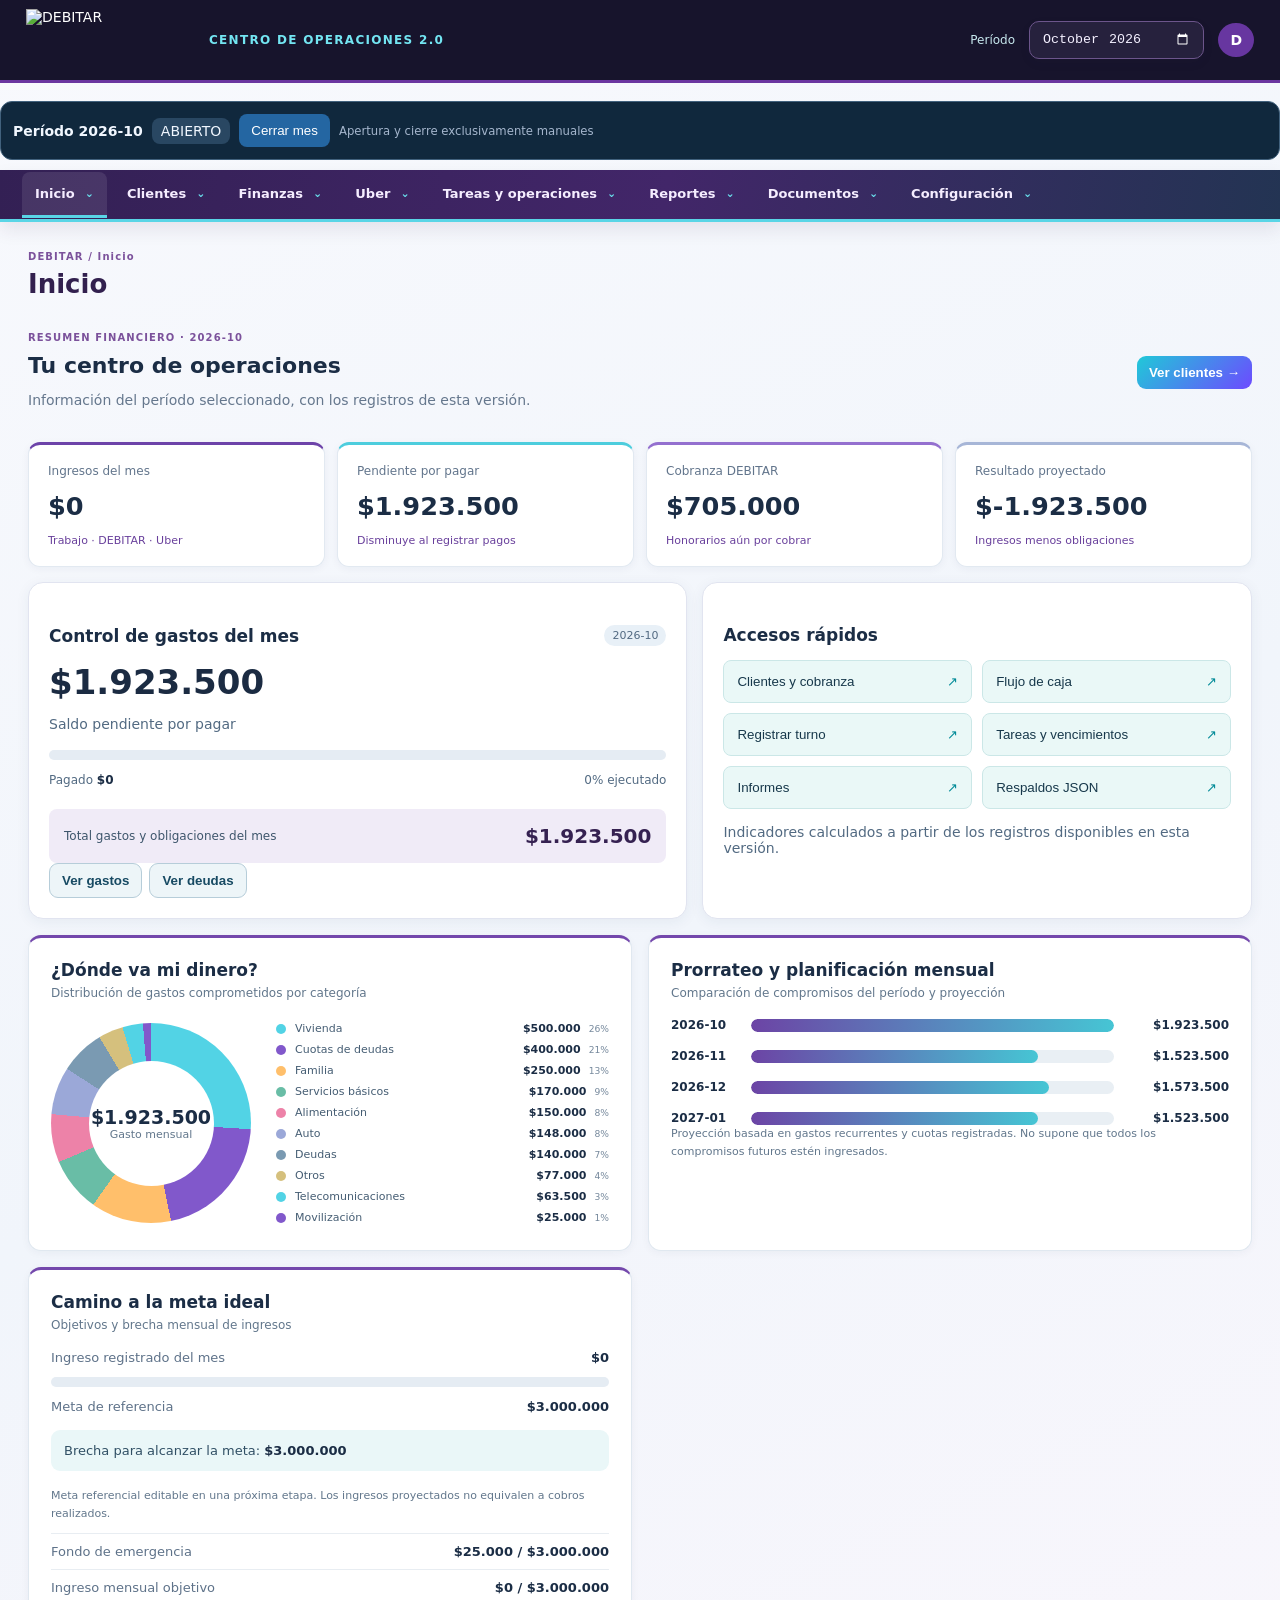
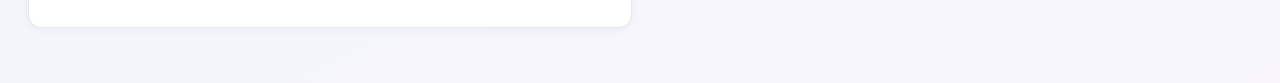
==== v2/index.html @ 2ed501a1 "Publish DEBITAR 2.0.8 hover effects" ====
<!doctype html><html lang="es"><head><meta charset="utf-8"><meta name="viewport" content="width=device-width,initial-scale=1"><meta name="theme-color" content="#101c30"><title>DEBITAR · Centro de Operaciones 2.0</title><link rel="manifest" href="manifest.webmanifest"><link rel="stylesheet" href="styles.css?v=2008"><link rel="stylesheet" href="v2-ui.css?v=2008"></head><body><div id="app"></div><div id="toast"></div><script src="app.js?v=2008"></script><script src="v2-ui.js?v=2008"></script></body></html>
---- v2/styles.css ----
:root{--bg:#06101d;--panel:#0b1728;--panel2:#101f33;--line:#22364e;--txt:#edf7ff;--muted:#8ea4ba;--cyan:#42cfdf;--blue:#718bc8;--purple:#6c3199;--green:#43d18b;--amber:#ffcc66;--red:#ff718a}*{box-sizing:border-box}body{margin:0;background:radial-gradient(circle at 80% 0,#14234a 0,#06101d 38%);color:var(--txt);font:14px Inter,system-ui,Segoe UI,sans-serif}.shell{display:grid;grid-template-columns:240px 1fr;min-height:100vh}.side{padding:22px 16px;border-right:1px solid var(--line);background:#07111fe8;position:sticky;top:0;height:100vh}.logo{width:180px;max-height:70px;object-fit:contain}.nav{margin-top:24px;display:grid;gap:6px}.nav button{background:none;border:0;color:var(--muted);text-align:left;padding:11px 13px;border-radius:10px;cursor:pointer;font-weight:650}.nav button:hover,.nav button.on{background:linear-gradient(90deg,#163247,#251c4b);color:white}.main{padding:22px 28px 50px;min-width:0}.top{display:flex;align-items:center;justify-content:space-between;gap:12px;margin-bottom:18px}.month{background:var(--panel);color:white;border:1px solid var(--line);padding:9px 12px;border-radius:10px}.title h1{font-size:25px;margin:0}.title p{margin:5px 0 0;color:var(--muted)}.grid{display:grid;gap:14px}.kpis{grid-template-columns:repeat(4,minmax(0,1fr))}.card{background:linear-gradient(145deg,#0d1b2d,#0a1524);border:1px solid var(--line);border-radius:15px;padding:16px;box-shadow:0 12px 32px #0003}.kpi small{color:var(--muted)}.kpi b{display:block;font-size:24px;margin-top:8px}.kpi em{font-style:normal;font-size:12px;color:var(--muted)}.two{grid-template-columns:1.2fr .8fr}.three{grid-template-columns:repeat(3,1fr)}.section{display:flex;justify-content:space-between;align-items:center;gap:12px;margin:22px 0 10px}.section h2{margin:0;font-size:17px}.btn{border:0;border-radius:9px;padding:9px 12px;background:linear-gradient(90deg,var(--cyan),var(--purple));color:white;font-weight:750;cursor:pointer}.btn.ghost{background:#13243a;border:1px solid var(--line);color:#d9e8f5}.btn.warn{background:#49331b}.btn.red{background:#4a1d2b}.btn.sm{padding:6px 9px;font-size:12px}table{width:100%;border-collapse:collapse}th,td{padding:10px 8px;border-bottom:1px solid #1b2d43;text-align:left;vertical-align:middle}th{font-size:11px;text-transform:uppercase;color:#7892aa}td.num{text-align:right;font-variant-numeric:tabular-nums}.pill{display:inline-block;padding:4px 8px;border-radius:99px;background:#152940;color:#b9d3e8;font-size:11px}.pill.ok{background:#12352b;color:#7ee6b4}.pill.bad{background:#3c1c29;color:#ff9bad}.pill.wait{background:#3c3118;color:#ffdc82}.bar{height:8px;background:#15263b;border-radius:99px;overflow:hidden}.bar i{display:block;height:100%;background:linear-gradient(90deg,var(--cyan),var(--purple))}.actions{display:flex;gap:7px;flex-wrap:wrap}.form-grid{display:grid;grid-template-columns:repeat(2,1fr);gap:12px}.form-grid.three{grid-template-columns:repeat(3,1fr)}.field label{display:block;color:var(--muted);font-size:12px;margin-bottom:5px}.field input,.field select,.field textarea{width:100%;background:#081422;border:1px solid var(--line);color:white;border-radius:8px;padding:9px}.modal-bg{position:fixed;inset:0;background:#000b;display:grid;place-items:center;z-index:20;padding:20px}.modal{width:min(900px,96vw);max-height:92vh;overflow:auto;background:#0c192a;border:1px solid #2c4561;border-radius:16px;padding:20px}.modal-head{display:flex;justify-content:space-between;align-items:center;margin-bottom:15px}.modal h2{margin:0}.close{background:none;border:0;color:white;font-size:24px;cursor:pointer}.notice{padding:10px 12px;border:1px solid #28506a;background:#0c2637;border-radius:10px;color:#b8dbea;margin-top:12px}.split{display:flex;justify-content:space-between;gap:12px;align-items:center}.big{font-size:28px;font-weight:800}.muted{color:var(--muted)}.positive{color:var(--green)}.negative{color:var(--red)}.chartrow{display:grid;grid-template-columns:110px 1fr 80px;gap:8px;align-items:center;margin:9px 0}.empty{padding:24px;text-align:center;color:var(--muted)}#toast{position:fixed;right:18px;bottom:18px;background:#163047;border:1px solid #35627f;padding:10px 14px;border-radius:9px;opacity:0;transform:translateY(10px);transition:.2s;z-index:40}#toast.show{opacity:1;transform:none}@media(max-width:950px){.shell{grid-template-columns:1fr}.side{height:auto;position:static;border-right:0;border-bottom:1px solid var(--line)}.logo{width:150px}.nav{display:flex;overflow:auto}.nav button{white-space:nowrap}.main{padding:16px}.kpis,.two,.three{grid-template-columns:1fr 1fr}}@media(max-width:620px){.kpis,.two,.three,.form-grid,.form-grid.three{grid-template-columns:1fr}.top{align-items:flex-start;flex-direction:column}.main{padding:12px}.card{padding:12px}table{font-size:12px}.hide-mobile{display:none}.big{font-size:22px}}
.hero{display:flex;justify-content:space-between;gap:24px;align-items:center;padding:24px;border:1px solid #203a57;border-radius:18px;background:radial-gradient(circle at 85% 15%,rgba(108,49,153,.28),transparent 34%),linear-gradient(135deg,#0c1d31,#091522);margin-bottom:14px}.hero h2{font-size:28px;margin:6px 0}.hero p{color:#93a9bf;margin:0}.eyebrow{font-size:11px;letter-spacing:1.5px;color:#55d7e6}.hero-number{text-align:right;min-width:220px}.hero-number small,.hero-number span{display:block;color:#8fa5bb}.hero-number b{font-size:30px;display:block;margin:4px 0}.dash5{grid-template-columns:repeat(5,minmax(0,1fr))}.productivity{display:flex;align-items:center;justify-content:space-between;padding:13px 0;border-bottom:1px solid #1b2d43}.productivity:last-child{border:0}.productivity small{display:block;color:#8096ac;margin-top:4px}.productivity strong{font-size:17px}.line{padding:11px 0;border-bottom:1px solid #1b2d43}.line:last-child{border:0}.linkbtn{background:none;border:0;color:#59d4e2;cursor:pointer}.goalmini{margin:13px 0}.goalmini small{color:#8298ae;display:block;margin-top:5px}.block{display:block;margin-top:5px}.tablewrap{overflow:auto}.shift-live{margin-top:14px;padding:18px;border:1px solid #2f6681;border-radius:16px;background:linear-gradient(135deg,rgba(34,207,220,.08),rgba(108,49,153,.08))}.live-dot{display:inline-block;width:9px;height:9px;border-radius:50%;background:#55d7e6;box-shadow:0 0 12px #55d7e6}.shift-live small{color:#8ca3b8;margin-left:8px}.shift-stats{display:grid;grid-template-columns:repeat(4,1fr);gap:10px;margin:14px 0}.shift-stats span{padding:10px;background:#091522;border-radius:10px;color:#91a7bc}.shift-stats b{display:block;color:#eef7ff;font-size:17px;margin-top:3px}.startshift{text-align:center;margin-top:14px;padding:26px}.btn.danger{background:#7c3041}.wallet{min-height:130px}@media(max-width:1200px){.dash5{grid-template-columns:repeat(2,1fr)}.shift-stats{grid-template-columns:repeat(2,1fr)}}@media(max-width:700px){.hero{display:block}.hero-number{text-align:left;margin-top:18px}.dash5{grid-template-columns:1fr}.shift-stats{grid-template-columns:1fr}}
/* v0.5 mobile-first refinements */
@media(max-width:700px){body{font-size:16px}.side{padding:10px 8px;position:sticky;top:0;z-index:10}.side .logo{width:118px;max-height:42px}.nav{margin-top:8px;gap:4px}.nav button{padding:10px 12px;font-size:14px}.main{padding:10px 10px 90px}.title h1{font-size:24px}.title p{display:none}.month{width:100%;font-size:16px}.card{border-radius:14px;padding:14px}.kpi b{font-size:25px}.btn{min-height:46px;padding:11px 14px;font-size:15px}.btn.sm{min-height:38px;font-size:13px}.form-grid,.form-grid.three{gap:14px}.field input,.field select,.field textarea{font-size:16px;min-height:46px}.modal-bg{padding:8px;align-items:end}.modal{width:100%;max-height:94vh;border-radius:20px 20px 0 0;padding:16px}.shift-live{padding:14px}.shift-stats{grid-template-columns:1fr 1fr}.shift-stats span{font-size:13px}.shift-stats b{font-size:20px}.shift-live .actions{display:grid;grid-template-columns:1fr 1fr}.shift-live .actions .danger{grid-column:1/-1}.startshift{padding:22px 14px}.startshift .btn{width:100%;font-size:18px;min-height:58px}.tablewrap, .card:has(table){overflow-x:auto;-webkit-overflow-scrolling:touch}table{min-width:680px;font-size:13px}#toast{left:10px;right:10px;bottom:12px}.hero{padding:18px}.hero h2{font-size:23px}.hero-number b{font-size:27px}.dash5{grid-template-columns:1fr 1fr}.dash5 .kpi:last-child{grid-column:1/-1}}
@media(max-width:430px){.dash5{grid-template-columns:1fr}.dash5 .kpi:last-child{grid-column:auto}.shift-stats{grid-template-columns:1fr 1fr}.nav{scrollbar-width:none}.nav::-webkit-scrollbar{display:none}}
/* v0.6 visual layer */
:root{--bg:#f7f8fb;--panel:#fff;--text:#152033;--muted:#667085;--line:#e5e7eb;--cyan:#20c9d8;--purple:#6d4aff}
body{background:var(--bg);color:var(--text)}.side{background:#fff;border-right:1px solid var(--line)}.main{background:#fff}.card,.modal,.shift-live,.startshift{background:#fff!important;color:var(--text)!important;border:1px solid var(--line)!important;box-shadow:0 10px 30px rgba(20,32,51,.06)}
.top{background:#fff;border-bottom:1px solid var(--line)}.title h1,h1,h2,h3,.big,.kpi b{color:var(--text)}.muted,.title p,small{color:var(--muted)}table{color:var(--text)}th{color:#475467;background:#f8fafc}td{border-color:#eef0f4}.nav button{color:#475467}.nav button.on,.nav button:hover{background:linear-gradient(135deg,rgba(32,201,216,.13),rgba(109,74,255,.13));color:#4f46e5}.btn{background:linear-gradient(135deg,#20c9d8,#6d4aff)}.btn.ghost{background:#fff;color:#4f46e5;border:1px solid #d8d9e8}.pill{background:#f3f4f6;color:#475467}.row-paid{opacity:.62}.row-postponed{opacity:.72;background:#fff8e6}.line{padding:12px 0;border-bottom:1px solid var(--line)}
@media(max-width:760px){.side{position:fixed;bottom:0;left:0;right:0;top:auto;width:100%;height:72px;z-index:30;display:flex;overflow-x:auto}.side .logo{display:none}.nav{display:flex;gap:4px;padding:8px}.nav button{min-width:74px;font-size:11px}.main{margin-left:0;padding-bottom:84px}.grid.kpis,.grid.three,.grid.two{grid-template-columns:1fr}.top{position:sticky;top:0;z-index:20}.tablewrap{overflow:auto}.actions{flex-wrap:wrap}.btn{min-height:44px}}

/* v0.6.1 VISUAL SAFE — no altera almacenamiento ni lógica */
:root{--bg:#f4f7fb;--panel:#fff;--panel2:#f7f9fc;--line:#dce4ed;--txt:#172033;--muted:#6d7b8d;--cyan:#24bfd0;--blue:#7088c8;--purple:#5636a8;--green:#218b62;--amber:#b97918;--red:#c43d5b}
body{background:linear-gradient(135deg,#f8fbfd 0,#f3f6fb 55%,#f7f4fb 100%);color:var(--txt)}
.shell-v061{grid-template-columns:92px minmax(0,1fr) 92px}.side{background:rgba(255,255,255,.96);border-color:var(--line);box-shadow:0 0 30px rgba(40,55,80,.06);padding:18px 10px;z-index:8}.side-left{border-right:1px solid var(--line)}.side-right{border-left:1px solid var(--line);border-right:0;position:sticky;top:0;height:100vh}.logo{width:70px;max-height:52px;display:block;margin:auto}.right-brand{font-size:10px;font-weight:900;letter-spacing:1.4px;text-align:center;color:#7355a5;margin:14px 0 22px}.docknav{display:flex;flex-direction:column;gap:9px;align-items:center;margin-top:22px;overflow:visible}.dockbtn{width:56px!important;height:56px;display:flex!important;align-items:center;justify-content:center!important;position:relative;padding:0!important;border:1px solid transparent!important;border-radius:16px!important;background:#f4f7fb!important;color:#637186!important;transition:transform .16s ease,box-shadow .16s ease,background .16s ease!important;text-align:center!important}.dockbtn:hover{transform:scale(1.14);z-index:3;background:#fff!important;box-shadow:0 10px 28px rgba(65,69,110,.16);color:#503292!important}.dockbtn.on{background:linear-gradient(145deg,#e9fbfd,#f0eafa)!important;color:#503292!important;border-color:#d9d9ef!important;box-shadow:0 8px 22px rgba(75,60,135,.12)}.dockicon{font-size:21px;font-weight:850}.docklabel{position:absolute;white-space:nowrap;opacity:0;pointer-events:none;background:#172033;color:#fff;border-radius:8px;padding:6px 9px;font-size:11px;font-weight:750;transition:.14s}.side-left .docklabel{left:66px}.side-right .docklabel{right:66px}.dockbtn:hover .docklabel{opacity:1}
.main{padding:24px 30px 60px}.title h1{color:#172033}.title p{color:var(--muted)}.month{background:#fff;color:#172033;border:1px solid var(--line);box-shadow:0 4px 12px rgba(30,45,70,.05)}.card{background:#fff;border:1px solid var(--line);box-shadow:0 8px 28px rgba(31,45,70,.06);color:var(--txt)}.kpi{min-height:118px}.kpi small,.kpi em,.muted{color:var(--muted)}.kpi b{color:#172033}.pill{background:#eef3f8;color:#5c6b7d}.pill.ok{background:#e5f6ef;color:#207b59}.pill.bad{background:#fae9ee;color:#aa3450}.pill.wait{background:#fff2d9;color:#9a681b}.btn.ghost{background:#f4f7fb;border:1px solid var(--line);color:#344158}.btn.warn{background:#fff0da;color:#8a5b12}.btn.red,.btn.danger{background:#f8e6eb;color:#a8334d}.linkbtn{color:#5636a8}.bar{background:#edf1f5}.field input,.field select,.field textarea{background:#fff;color:#172033;border-color:var(--line)}.modal-bg{background:#18203399}.modal{background:#fff;border-color:var(--line);color:#172033}.close{color:#172033}.notice{background:#eef9fb;border-color:#c6e9ed;color:#315b65}th,td{border-color:#e8edf3}th{color:#758396}.chartrow{color:#354156}.productivity,.line{border-color:#e8edf3}.shift-live{background:linear-gradient(135deg,#eefbfd,#f6f0fb);border-color:#cfe7ea}.shift-stats span{background:#f4f7fb;color:#6c7a8b}.shift-stats b{color:#172033}.hero{background:radial-gradient(circle at 85% 15%,rgba(86,54,168,.10),transparent 34%),linear-gradient(135deg,#fff,#f6f9fc);border-color:var(--line)}.hero p{color:var(--muted)}
.dash-head{display:flex;justify-content:space-between;align-items:center;gap:20px;padding:22px 24px;margin-bottom:14px;border-radius:20px;background:linear-gradient(125deg,#142238,#23304e 55%,#4f347f);color:#fff;box-shadow:0 14px 35px rgba(35,43,77,.16)}.dash-head h2{font-size:27px;margin:5px 0}.dash-head p{margin:0;color:#cbd5e3}.dash-head .eyebrow{color:#76e0e9}.dash-result{text-align:right;min-width:210px}.dash-result small,.dash-result span{display:block;color:#cbd5e3}.dash-result b{display:block;font-size:28px;margin:4px 0}.dash-result.good b{color:#76e5b6}.dash-result.bad b{color:#ff9db1}.dash8{grid-template-columns:repeat(4,minmax(0,1fr));margin-bottom:14px}.dash-lower{grid-template-columns:minmax(0,1.45fr) minmax(300px,.55fr);margin-top:14px}.spend-wrap{display:grid;grid-template-columns:230px 1fr;gap:24px;align-items:center}.donut{width:210px;height:210px;border-radius:50%;display:grid;place-items:center;position:relative;margin:auto}.donut:after{content:"";position:absolute;width:132px;height:132px;background:#fff;border-radius:50%;box-shadow:inset 0 0 0 1px #eef2f6}.donut>div{position:relative;z-index:1;text-align:center}.donut b{display:block;font-size:20px}.donut small{color:var(--muted)}.catline{display:grid;grid-template-columns:10px 1fr auto 42px;gap:8px;align-items:center;padding:8px 0;border-bottom:1px solid #edf1f5}.catline i{width:9px;height:9px;border-radius:50%}.catline small{text-align:right;color:var(--muted)}.progress-big{height:12px;background:#edf1f5;border-radius:99px;overflow:hidden;margin:8px 0 18px}.progress-big i{display:block;height:100%;background:linear-gradient(90deg,var(--cyan),var(--purple))}.decision-row{display:flex;justify-content:space-between;gap:10px;padding:11px 0;border-bottom:1px solid #edf1f5}.wide{width:100%;margin-top:18px}.dash-bottom{margin-top:14px}#toast{background:#172b3d;border-color:#38566e;color:#fff}
@media(max-width:1100px){.dash8{grid-template-columns:repeat(2,1fr)}.dash-lower{grid-template-columns:1fr}.spend-wrap{grid-template-columns:200px 1fr}.donut{width:180px;height:180px}.donut:after{width:112px;height:112px}}
@media(max-width:760px){.shell-v061{display:block}.side-left{position:sticky;top:0;height:auto;border-right:0;border-bottom:1px solid var(--line);padding:8px 10px}.side-left .logo{width:105px;margin:0}.side-left .docknav{display:flex;flex-direction:row;overflow-x:auto;justify-content:flex-start;margin:6px 0 0;gap:6px}.side-left .dockbtn{min-width:46px!important;width:46px!important;height:42px}.side-left .docklabel{display:none}.side-right{position:fixed;left:0;right:0;bottom:0;top:auto;width:100%;height:68px;border:0;border-top:1px solid var(--line);padding:7px 8px;background:#fff;z-index:30}.side-right .right-brand{display:none}.side-right .docknav{margin:0;display:flex;flex-direction:row;justify-content:space-around;gap:4px}.side-right .dockbtn{width:43px!important;height:48px}.side-right .docklabel{display:none}.main{padding:12px 12px 88px}.dash-head{display:block;padding:18px}.dash-result{text-align:left;margin-top:16px}.dash8{grid-template-columns:1fr 1fr}.spend-wrap{grid-template-columns:1fr}.donut{width:170px;height:170px}.donut:after{width:106px;height:106px}.kpi{min-height:105px}}
@media(max-width:430px){.dash8{grid-template-columns:1fr}.catline{grid-template-columns:10px 1fr auto}.catline small{display:none}}
/* v0.7 FINAL */
.compact-right{padding-top:18px}.compact-right .docknav{margin-top:0}.task-badge{position:absolute;right:-5px;top:-6px;min-width:20px;height:20px;padding:0 5px;border-radius:20px;background:#d92d4f;color:#fff;font-size:11px;font-weight:900;display:grid;place-items:center;box-shadow:0 3px 10px #d92d4f55}.task-overdue{background:#fff5f7}.badtext{color:#b42346!important;font-weight:800}.instant-pay{display:flex;gap:8px;align-items:flex-start;margin:16px 0;padding:14px;border:1px solid #cfe5e8;background:#f1fbfc;border-radius:14px}.instant-pay input{margin-top:4px}.instant-pay small{display:block;margin-left:auto}.hidden{display:none!important}.project-grid{display:grid;grid-template-columns:repeat(2,minmax(0,1fr));gap:14px}.project-card{border:1px solid var(--line);background:#fff;border-radius:18px;padding:18px;text-align:left;color:var(--txt);box-shadow:0 8px 28px rgba(31,45,70,.06);cursor:pointer}.project-card:hover{transform:translateY(-2px);box-shadow:0 12px 34px rgba(31,45,70,.10)}.project-card h3{font-size:20px;margin:12px 0 6px}.project-card p{min-height:38px;color:var(--muted)}.project-metrics{display:grid;grid-template-columns:repeat(3,1fr);gap:8px;margin:14px 0}.project-metrics span{background:#f6f8fb;border-radius:11px;padding:9px;font-size:11px;color:var(--muted)}.project-metrics b{display:block;color:var(--txt);font-size:14px;margin-top:3px}.project-edit-grid{display:grid;grid-template-columns:1fr 1fr;gap:12px;margin:14px 0}.project-edit-grid textarea{width:100%}.grid.four{grid-template-columns:repeat(4,minmax(0,1fr))}
@media(max-width:1000px){.project-grid{grid-template-columns:1fr}.grid.four{grid-template-columns:repeat(2,1fr)}}
@media(max-width:760px){.compact-right{padding:7px 8px}.project-edit-grid,.project-metrics{grid-template-columns:1fr}.grid.four{grid-template-columns:1fr 1fr}.instant-pay{display:block}.instant-pay small{margin:5px 0 0 24px}}
/* v0.8 DAILY OPERATING SYSTEM */
.logo-v08{width:82px;max-height:66px}.task-total-badge{position:absolute;left:-5px;top:-6px;min-width:20px;height:20px;padding:0 5px;border-radius:20px;background:#218b62;color:#fff;font-size:11px;font-weight:900;display:grid;place-items:center;box-shadow:0 3px 10px #218b6255}.warntext{color:#a56610!important;font-weight:800}.daily-center{margin-bottom:14px;border-top:3px solid #5636a8}.daily-alert{padding:10px 12px;margin:7px 0;background:#fff7e8;border:1px solid #f0d7a5;border-radius:10px;color:#6d4a12}.daily-ok{padding:10px 12px;background:#edf9f4;border:1px solid #ccebdd;border-radius:10px;color:#1f6f51}.daily-stats{margin-top:12px}.objective-hero{display:flex;justify-content:space-between;gap:24px;align-items:center;padding:24px;border-radius:20px;background:linear-gradient(125deg,#142238,#23304e 55%,#4f347f);color:#fff}.objective-hero h2{font-size:27px;margin:5px 0;color:#fff}.objective-hero p,.objective-hero small,.objective-hero span{color:#cbd5e3}.objective-hero>div:last-child{text-align:right;min-width:230px}.objective-hero b{display:block;font-size:30px;margin:4px 0}.daygrid{display:flex;flex-wrap:wrap;gap:8px;margin:8px 0 18px}.daycheck{padding:8px 10px;border:1px solid var(--line);border-radius:10px;background:#f7f9fc}.actions select.month{min-height:38px}@media(max-width:760px){.objective-hero{display:block}.objective-hero>div:last-child{text-align:left;margin-top:18px}.logo-v08{width:115px!important}}
/* v0.9 COMMERCIAL PIPELINE */
.pipeline-board{display:grid;grid-template-columns:repeat(7,minmax(170px,1fr));gap:10px;overflow-x:auto;padding:4px 0 14px;margin-top:14px}.pipe-col{background:#f6f8fb;border:1px solid var(--line);border-radius:14px;padding:10px;min-height:180px}.pipe-head{display:flex;justify-content:space-between;align-items:center;margin-bottom:9px;font-size:12px}.pipe-head span{background:#e7edf5;border-radius:99px;padding:3px 7px;font-weight:800}.pipe-card{width:100%;display:block;text-align:left;background:#fff;border:1px solid #e2e8f0;border-radius:11px;padding:10px;margin:7px 0;color:var(--txt);cursor:pointer;box-shadow:0 3px 10px rgba(31,45,70,.04)}.pipe-card:hover{border-color:#b9add8;transform:translateY(-1px)}.pipe-card b,.pipe-card small,.pipe-card span,.pipe-card em,.pipe-card i{display:block}.pipe-card small{color:var(--muted);margin:2px 0 7px}.pipe-card span{font-size:12px}.pipe-card em{font-style:normal;font-weight:800;margin-top:7px}.pipe-card i{font-style:normal;font-size:10px;color:var(--muted);margin-top:7px}.pipe-card i.due{color:#b42346;font-weight:800}.pipe-empty{font-size:11px;color:#98a2b3;padding:12px 3px}.brief-row{display:flex;align-items:center;justify-content:space-between;gap:12px;padding:9px 11px;margin:6px 0;border-radius:10px;border:1px solid #e3e8ef;background:#f8fafc}.brief-row.bad{background:#fff4f6;border-color:#f2c7d1}.brief-row.wait{background:#fff8eb;border-color:#f0d7a5}.brief-row.info{background:#eff8fb;border-color:#cce8ee}@media(max-width:760px){.pipeline-board{grid-template-columns:repeat(7,180px)}.brief-row{align-items:flex-start}.brief-row .btn{white-space:nowrap}}
/* v0.10 COMERCIAL */
.client-cubes{display:grid;grid-template-columns:repeat(4,minmax(0,1fr));gap:10px}.client-cube{border:1px solid var(--line);background:#fff;border-radius:14px;padding:12px;box-shadow:0 4px 14px rgba(31,45,70,.04)}.client-cube>div:first-child{display:flex;align-items:flex-start;justify-content:space-between;gap:8px}.client-cube b{font-size:13px;line-height:1.2}.client-cube small{display:block;color:var(--muted);margin:8px 0}.client-cube .actions{margin:0}.commercial-workbench{display:grid;grid-template-columns:minmax(0,.8fr) minmax(0,1.2fr);gap:14px;margin-top:18px}.commercial-workbench>div{border:1px solid var(--line);border-radius:16px;padding:14px;background:#fff}.agenda-slots{display:grid;grid-template-columns:repeat(3,1fr);gap:7px;max-height:210px;overflow:auto}.agenda-slots span{display:flex;justify-content:space-between;gap:8px;padding:8px 9px;border:1px solid #e3e8ef;border-radius:9px;background:#f8fafc;font-size:11px}.agenda-slots b{font-size:10px;color:var(--muted)}.campaign-grid{display:grid;grid-template-columns:repeat(2,minmax(0,1fr));gap:8px}.campaign-card{display:block;width:100%;text-align:left;border:1px solid #e3e8ef;background:#f8fafc;border-radius:11px;padding:10px;color:var(--txt);cursor:pointer}.campaign-card>div:first-child{display:flex;justify-content:space-between;gap:8px;align-items:center}.campaign-card small,.campaign-card em{display:block;color:var(--muted);font-style:normal;font-size:10px;margin-top:5px}.campaign-metrics{display:grid;grid-template-columns:repeat(4,1fr);gap:4px;margin-top:8px}.campaign-metrics span{font-size:9px;color:var(--muted);background:#fff;padding:5px;border-radius:7px}.campaign-metrics b{display:block;font-size:11px;color:var(--txt);margin-top:2px}
@media(max-width:1100px){.client-cubes{grid-template-columns:repeat(3,1fr)}.commercial-workbench{grid-template-columns:1fr}.campaign-grid{grid-template-columns:repeat(2,1fr)}}
@media(max-width:760px){.client-cubes{grid-template-columns:repeat(2,1fr)}.agenda-slots{grid-template-columns:repeat(2,1fr)}.campaign-grid{grid-template-columns:1fr}.campaign-metrics{grid-template-columns:repeat(2,1fr)}}
@media(max-width:430px){.client-cubes{grid-template-columns:1fr}.agenda-slots{grid-template-columns:1fr}}
/* v0.10.1 agenda interactiva */
.agenda-slots .agenda-slot{width:100%;display:grid;grid-template-columns:1fr auto;gap:2px 8px;align-items:center;text-align:left;padding:9px 10px;border:1px solid #dfe6ef;border-radius:10px;background:#f8fafc;color:var(--txt);cursor:pointer;font:inherit}.agenda-slots .agenda-slot b{font-size:10px;color:var(--muted)}.agenda-slots .agenda-slot span{font-weight:800;font-size:13px}.agenda-slots .agenda-slot small{grid-column:1/-1;font-size:9px;color:var(--muted)}.agenda-slots .agenda-slot.free:hover{transform:translateY(-1px);border-color:#6b73ff;box-shadow:0 5px 14px rgba(67,83,180,.12)}.agenda-slots .agenda-slot.busy{opacity:.62;cursor:not-allowed;background:#f2f4f7}.agenda-slots .agenda-slot.busy small{color:#9b4052}
/* v1.0 CLIENT OPS */
.ops-tabs{display:grid;gap:14px}.addon-grid{display:grid;grid-template-columns:repeat(3,1fr);gap:8px;margin:12px 0}.addon-check{border:1px solid var(--line);border-radius:11px;padding:10px;background:#f8fafc}.addon-check small{display:block;margin-left:22px}.checklist{display:grid;gap:7px}.checklist label{display:flex;gap:9px;align-items:flex-start;padding:9px;border-bottom:1px solid #edf1f5}.checklist input{margin-top:3px}.field .actions input{flex:1;min-width:220px;background:#fff;color:#172033;border:1px solid var(--line);border-radius:8px;padding:9px}.emergency-card{border-top:3px solid #5636a8}.pill.bad{background:#fae9ee;color:#aa3450}@media(max-width:760px){.addon-grid{grid-template-columns:1fr}.ops-tabs{grid-template-columns:1fr}}
/* v1.0.1 TIME DIRECTOR */
.time-director{border-top:3px solid #20c9d8}.time-focus{display:flex;justify-content:space-between;align-items:center;gap:20px;padding:14px 16px;background:linear-gradient(135deg,#eefbfd,#f6f0fb);border:1px solid #dce7ee;border-radius:14px;margin-bottom:12px}.time-focus h3{margin:4px 0}.time-focus p{margin:0;color:var(--muted)}.time-focus>div:last-child{text-align:right;min-width:130px}.time-focus>div:last-child b{display:block;font-size:24px}.time-grid{display:grid;grid-template-columns:repeat(4,1fr);gap:9px}.time-box{padding:11px;border:1px solid var(--line);border-radius:11px;background:#fafbfd}.time-box small,.time-box span{display:block;color:var(--muted)}.time-box b{display:block;font-size:20px;margin:4px 0}.time-box .bar{margin-top:8px}.time-week{margin-top:12px;padding-top:12px;border-top:1px solid var(--line)}@media(max-width:900px){.time-grid{grid-template-columns:repeat(2,1fr)}}@media(max-width:600px){.time-focus,.time-week{display:block}.time-focus>div:last-child{text-align:left;margin-top:10px}.time-grid{grid-template-columns:1fr}}


/* v1.0.4 · DEBITAR dark technology system */
:root{--bg:#080f1e!important;--panel:#121f34!important;--panel2:#1b2c43!important;--line:#30415a!important;--txt:#eff6ff!important;--muted:#a5b6cd!important;--cyan:#5ad9eb!important;--blue:#709fe4!important;--purple:#aa82ec!important;--green:#57d8aa!important;--amber:#f4c16c!important;--red:#ff7f94!important}
html{color-scheme:dark}body{background:radial-gradient(ellipse at 85% -10%,#1b2949 0,#0a1426 42%,#080f1e 100%) fixed!important;color:var(--txt)!important}
.shell-v104{display:grid!important;grid-template-columns:248px minmax(0,1fr)!important;min-height:100vh}
.shell-v104 .side-left{height:100vh;overflow:auto;position:sticky;top:0;padding:20px 14px;background:#0b1729!important;border-right:1px solid #2b3a52!important}
.shell-v104 .main{min-width:0;max-width:1700px;width:100%;padding:22px 26px 48px;background:transparent!important;color:var(--txt)!important}
.shell-v104 .top{background:#101e32!important;border:1px solid #293d56!important;border-radius:16px!important;padding:16px 20px!important;margin-bottom:18px!important;color:var(--txt)!important}
.shell-v104 .top h1{color:#f0f7ff!important}.shell-v104 .top p{color:#a7bdd4!important}
.brand-wrap{display:flex;align-items:center;justify-content:center;padding:10px 4px 18px;border-bottom:1px solid #30415a;margin-bottom:14px;min-height:120px}.shell-v104 .logo{width:215px!important;max-width:100%!important;max-height:125px!important;object-fit:contain!important;filter:drop-shadow(0 3px 16px rgba(85,204,237,.15))}
.side-heading{font-size:10px;letter-spacing:2px;color:#82a7cc;font-weight:800;text-align:center;margin-bottom:16px}.grouped-nav{display:grid;gap:8px}.nav-group{border:1px solid #263b54;border-radius:12px;overflow:hidden;background:#101f33}.group-trigger{width:100%;display:flex;justify-content:space-between;align-items:center;padding:13px 14px!important;background:transparent!important;color:#e8f4ff!important;border:0!important;font-size:13px!important;font-weight:800!important;text-align:left;cursor:pointer}.group-trigger.expanded{background:#20324c!important;color:#6ce0f2!important}.group-pages{display:none;padding:4px 8px 9px}.group-pages.open{display:grid;gap:3px}.group-pages .dockbtn{width:100%;display:flex;align-items:center;gap:12px;background:transparent!important;border:0!important;color:#adc1d9!important;padding:10px!important;border-radius:8px;text-align:left;cursor:pointer}.group-pages .dockbtn.on,.group-pages .dockbtn:hover{background:#233b56!important;color:#6fe0f1!important}.sidebar-footer{color:#7894b0;font-size:11px;margin:20px 10px}
.shell-v104 .card,.shell-v104 .kpi,.shell-v104 .daily-center,.shell-v104 .objective-hero,.shell-v104 .time-focus,.shell-v104 .time-box,.shell-v104 .campaign-card,.shell-v104 .client-cube,.shell-v104 .pipe-col,.shell-v104 .commercial-workbench,.shell-v104 .notice,.shell-v104 .brief-row,.shell-v104 .ops-tabs,.shell-v104 .addon-check,.shell-v104 .agenda-slot{background:#132238!important;color:#eaf4ff!important;border-color:#2e415c!important;box-shadow:0 6px 22px rgba(0,0,0,.10)!important}
.shell-v104 .card h2,.shell-v104 .card h3,.shell-v104 .card b,.shell-v104 .big,.shell-v104 .kpi b,.shell-v104 .time-box b,.shell-v104 .pipe-col b{color:#f1f7ff!important}
.shell-v104 small,.shell-v104 .muted,.shell-v104 .card p,.shell-v104 .card em{color:#a6b9d1!important}
.shell-v104 input,.shell-v104 select,.shell-v104 textarea,.shell-v104 .month{background:#0c1a2d!important;color:#edf5ff!important;border:1px solid #40536e!important;border-radius:9px!important}
.shell-v104 table{background:transparent!important;color:#dceafb!important}.shell-v104 th{background:#1c304a!important;color:#a7dce9!important}.shell-v104 td{background:transparent!important;color:#dceafb!important;border-color:#2b3e56!important}.shell-v104 tr:hover td{background:#1c314a!important}
.shell-v104 .btn.ghost{background:#1c314c!important;color:#a7eafa!important;border-color:#3b5473!important}.shell-v104 .btn:not(.ghost){background:linear-gradient(135deg,#2476ad,#6044a6)!important;color:white!important}
.shell-v104 .pill{background:#253955!important;color:#a7dbe9!important}.shell-v104 .pill.bad,.shell-v104 .brief-row.bad{background:#3b2032!important;color:#ff91a4!important}.shell-v104 .pill.wait,.shell-v104 .brief-row.wait{background:#3d3325!important;color:#f6cd79!important}.shell-v104 .pill.ok{background:#183c38!important;color:#7ae6bd!important}
.shell-v104 .bar{background:#293e57!important}.shell-v104 .bar i{background:linear-gradient(90deg,#4ecfe5,#9b7bf3)!important}
.modal-bg .modal{background:#14243a!important;color:#eef6ff!important;border:1px solid #405472!important}.modal-bg input,.modal-bg select,.modal-bg textarea{background:#0b192c!important;color:#fff!important;border:1px solid #425875!important}
.cash-banner{display:grid;grid-template-columns:1fr 1fr;gap:12px;margin:12px 0 16px}.cash-banner>div{background:linear-gradient(135deg,#132b43,#1c2445);border:1px solid #31516b;border-radius:15px;padding:18px}.cash-banner small,.cash-banner span{display:block;color:#b3c8db;font-size:11px}.cash-banner strong{display:block;font-size:26px;color:#f3fbff;margin:8px 0}.journal{margin-bottom:15px}.journal-row{display:flex;justify-content:space-between;gap:12px;align-items:center;border-left:4px solid #5ad9eb;padding:12px;margin:8px 0;background:#172d42;border-radius:7px}.journal-row.red{border-color:#f17891;background:#302337}.journal-row.amber{border-color:#f3bf63;background:#352e29}.journal-row b,.journal-row small{display:block}.journal-row small{color:#a9bbd0;font-size:11px;margin-top:4px}.continuity{padding:12px;background:#1b2d45;border-radius:10px;margin-top:14px}.continuity b,.continuity span{display:block}.continuity span{color:#afc5d9;margin-top:6px}.budget-panel{margin-top:16px}.budget-track{display:flex;height:12px;overflow:hidden;border-radius:12px;margin:14px 0}.budget-track i{display:block}.budget-cell{background:#1a2c43;border:1px solid #2f4861;border-radius:12px;padding:12px}.budget-cell small,.budget-cell b,.budget-cell span{display:block}.budget-cell b{font-size:19px;margin:7px 0}.budget-cell span{font-size:11px;color:#a9bed4}
@media(max-width:850px){.shell-v104{grid-template-columns:1fr!important}.shell-v104 .side-left{position:relative;height:auto;overflow:visible;padding:12px!important}.brand-wrap{min-height:70px;padding:0 0 8px;margin-bottom:8px}.shell-v104 .logo{max-height:84px!important;width:190px!important}.grouped-nav{grid-template-columns:repeat(5,minmax(0,1fr));gap:4px}.group-trigger{font-size:10px!important;padding:9px 4px!important;justify-content:center!important;text-align:center!important}.group-trigger span:last-child{display:none}.group-pages.open{position:absolute;z-index:20;left:10px;right:10px;top:100%;background:#14263e;padding:10px;border:1px solid #3a536e;border-radius:12px;box-shadow:0 14px 30px #0008}.shell-v104 .main{padding:12px!important}.cash-banner{grid-template-columns:1fr}.budget-cell b{font-size:16px}}
@media(max-width:470px){.group-trigger{font-size:9px!important}.journal-row{flex-wrap:wrap}.cash-banner strong{font-size:22px}}

/* v1.0.5: corrección integral de contraste del área comercial */
.shell-v104 .commercial-workbench > div,
.shell-v104 .commercial-workbench > section,
.shell-v104 .commercial-workbench .campaign-grid {background:#112238!important;color:#eaf4ff!important;border-color:#314a66!important}
.shell-v104 .commercial-workbench h2,.shell-v104 .commercial-workbench h3,
.shell-v104 .commercial-workbench b {color:#f0f7ff!important}
.shell-v104 .commercial-workbench small,.shell-v104 .commercial-workbench .muted {color:#b4c8de!important}
.shell-v104 .campaign-metrics span {background:#203650!important;color:#b5cce4!important;border:1px solid #36516d!important}
.shell-v104 .campaign-metrics b {color:#f2f9ff!important;font-size:13px!important}
.shell-v104 .agenda-slots .agenda-slot,
.shell-v104 .agenda-slots .agenda-slot span {background:#1b304a!important;color:#f2f9ff!important;border-color:#36516d!important}
.shell-v104 .agenda-slots .agenda-slot span {display:block!important;padding:7px 10px!important;font-size:13px!important;font-weight:800!important;min-width:70px;text-align:center}
.shell-v104 .agenda-slots .agenda-slot b,.shell-v104 .agenda-slots .agenda-slot small {color:#b8d4ef!important}
.shell-v104 .agenda-slots .agenda-slot.free:hover {background:#284665!important;border-color:#51cbe2!important}
.shell-v104 .campaign-card {background:#162942!important;border-color:#36516d!important}
.shell-v104 .campaign-card small,.shell-v104 .campaign-card em {color:#b4c8de!important}
.shell-v104 .journal .journal-row b {color:#f2f8ff!important}
.shell-v104 .group-pages .dockbtn {font-size:13px!important}
.shell-v104 .group-pages .dockbtn.on {box-shadow:inset 3px 0 #4fd4e8}
/* v1.0.8 · seguimiento de clientes */
.followup-panel{margin-bottom:16px;background:#111e36;color:#eaf3ff;border:1px solid #34517a}.followup-panel h2,.followup-panel b{color:#f4f8ff}.followup-panel .muted,.followup-panel small{color:#b9c9df}.followup-stats{display:flex;flex-wrap:wrap;gap:12px;margin:12px 0}.followup-stats span{padding:9px 12px;background:#1c2d49;border-radius:10px}.followup-row{display:flex;align-items:center;justify-content:space-between;gap:12px;padding:12px 0;border-top:1px solid #34445d}.followup-main{min-width:0}.followup-main small,.followup-history small{display:block;margin-top:4px}.followup-actions{display:flex;flex-wrap:wrap;gap:6px}.followup-history{margin:12px 0}.followup-history summary{cursor:pointer;color:#d8e8ff;padding:10px 0}@media(max-width:650px){.followup-row{align-items:flex-start;flex-direction:column}.followup-actions{width:100%}.followup-actions .btn{flex:1}}
/* 1.0.9 responsive agenda, portfolio and audit */
.agenda-days{display:grid;grid-template-columns:repeat(auto-fit,minmax(min(100%,260px),1fr));gap:12px;margin:12px 0 22px}.agenda-day,.portfolio-row{background:#121d34;border:1px solid #31415d;border-radius:12px;padding:14px;color:#f2f6ff}.agenda-day-slots{display:flex;flex-wrap:wrap;gap:8px;margin-top:12px}.agenda-mini{padding:9px 12px;border:1px solid #4773ad;background:#182b49;color:#ecf7ff;border-radius:9px;cursor:pointer;font:inherit}.agenda-mini.busy{opacity:.6;cursor:default;border-color:#48546b}.portfolio-list{display:grid;gap:9px}.portfolio-row{display:flex;align-items:center;flex-wrap:wrap;gap:12px}.portfolio-row>div{flex:1;min-width:180px}.portfolio-row small{display:block;color:#aebbd0;margin-top:5px}.portfolio-row.inactive{border-color:#a84b59;background:#341c2b}.portfolio-row.inactive strong{color:#ff9eac}.audit-buttons{display:flex;flex-wrap:wrap;gap:8px}.audit-scroll{max-height:50vh;overflow:auto}.audit-scroll table{width:100%}.followup-panel,.followup-row{color:#edf5ff}@media(max-width:600px){.portfolio-row .btn{flex:1}.agenda-days{grid-template-columns:1fr}.audit-buttons .btn{flex:1}}

/* DEBITAR task contrast v1.1.2 */
body .card,body .task-card,body .task-item,body .task-row,body .modal,body .modal-content{color:#edf7ff}
body .card input,body .card textarea,body .card select,body .modal input,body .modal textarea,body .modal select{background:#142c46;color:#f3f9ff;border-color:#47617d}
body .card input::placeholder,body .modal input::placeholder,body .card textarea::placeholder{color:#b7c8d9}
body .task-card,body .task-item,body .task-row{background:#14263f;border-color:#38516e}
body .task-card *,body .task-item *,body .task-row *{color:inherit}
body .task-card .btn,body .task-item .btn,body .task-row .btn{color:#f3f9ff}
body .card small,body .card label,body .card p,body .task-card small,body .task-item small{color:#d2e1f1}


/* DEBITAR final contrast: projects and work agenda */
.project-card,.project-card:hover{background:#14263f!important;border:1px solid #3a5677!important;color:#f1f7ff!important;box-shadow:none!important}
.project-card h3,.project-card b,.project-card strong,.project-card .num{color:#f5f9ff!important}
.project-card p,.project-card small,.project-card label,.project-card span{color:#c5d7e9!important}
.project-card .project-metrics span,.project-card .project-metrics>*,.project-card .project-metrics>div{background:#203956!important;color:#dceaff!important}
.project-card .project-metrics b,.project-card .project-metrics strong{color:#fff!important}
.task-overdue{background:#2c2035!important;color:#f5e9f1!important}
.task-overdue td,.task-overdue span,.task-overdue small,.task-overdue b{color:#f3eaf5!important}
#view table tbody tr{background:#152b44!important;color:#edf6ff!important}
#view table tbody tr:nth-child(even){background:#1a3450!important}
#view table tbody td,#view table tbody td span,#view table tbody td small,#view table tbody td b{color:#e7f2ff!important}
#view table tbody td .badtext{color:#ff9fb3!important}
#view table thead th{color:#c8eff7!important}
#view .project-card .pill,#view table tbody .pill,#view table tbody .badge{color:#fff!important}

/* DEBITAR modal audit contrast v1.1.4 */
.modal,.modal-bg .modal{background:#13263e!important;color:#edf7ff!important}
.modal h1,.modal h2,.modal h3,.modal h4,.modal strong,.modal b{color:#f2f8ff!important}
.modal p,.modal label,.modal small,.modal span,.modal div{color:inherit}
.modal .muted,.modal small{color:#bbccdf!important}
.modal table,.modal table tbody,.modal table tbody tr,.modal table tbody td{background:#192f49!important;color:#eaf4ff!important}
.modal table tbody tr:nth-child(even){background:#203a55!important}
.modal table tbody td,.modal table tbody td span,.modal table tbody td b,.modal table tbody td small{color:#eaf4ff!important}
.modal table thead,.modal table thead tr,.modal table thead th{background:#28425e!important;color:#eaf4ff!important}
.modal .audit-scroll{background:#192f49!important;border-radius:10px;overflow:auto}
.modal .close{color:#fff!important}
.modal .btn{color:#fff}
.modal .btn.ghost{color:#eaf4ff!important}


/* DEBITAR client monthly modal contrast v1.1.5 */
.modal .ops-tabs>.card,.modal .ops-tabs .card{background:#182e49!important;border:1px solid #45617f!important;color:#edf7ff!important;box-shadow:none!important}
.modal .ops-tabs .card h3,.modal .ops-tabs .card h4{color:#fff!important}
.modal .ops-tabs .card .field label,.modal .ops-tabs .card label,.modal .ops-tabs .card .checklist span,.modal .ops-tabs .card p,.modal .ops-tabs .card small,.modal .ops-tabs .card b{color:#dceafd!important}
.modal .ops-tabs .card input,.modal .ops-tabs .card select,.modal .ops-tabs .card textarea{background:#0b1c31!important;color:#fff!important;border:1px solid #5c7695!important}
.modal .ops-tabs .card input[type=checkbox]{accent-color:#42cfdf!important}
.modal .ops-tabs .card input:disabled{color:#dceafd!important;opacity:1!important}
.modal .ops-tabs .card .addon-grid label,.modal .ops-tabs .card .checklist label{background:#203b58!important;color:#eaf5ff!important;border-color:#5b7390!important}
.modal .ops-tabs .card .btn,.modal .ops-tabs .card button{color:#f6fbff!important;background:#275a83!important;border-color:#5980a4!important}
.modal .ops-tabs .card .btn:hover,.modal .ops-tabs .card button:hover{background:#3478a8!important}
.modal .ops-tabs .card .empty{color:#d2e1f1!important}
---- v2/v2-ui.css ----
/* DEBITAR 2.0 independent responsive UI */
:root{--bg:#091323;--panel:#142238;--panel2:#1a2b43;--line:#283b55;--txt:#f1f7ff;--muted:#9cafc8;--cyan:#54d6e8;--purple:#7140a8}
body{background:#091323;color:var(--txt);font-family:Inter,system-ui,Segoe UI,sans-serif}
.v2-layout{display:grid;grid-template-columns:236px minmax(0,1fr);min-height:100vh}
.v2-sidebar{position:sticky;top:0;height:100vh;background:#101c30;border-right:1px solid #293750;padding:22px 13px;display:flex;flex-direction:column;gap:15px;z-index:10}
.v2-brand{display:flex;flex-direction:column;align-items:flex-start;gap:5px;padding:0 12px 17px;border-bottom:1px solid #263950}
.v2-brand img{width:160px;height:65px;object-fit:contain;object-position:left}
.v2-brand small{font-size:9px;letter-spacing:1.1px;color:#69d5e7;font-weight:800}
.v2-navlabel,.v2-eyebrow{font-size:10px;letter-spacing:1.1px;color:#8ca8c6;font-weight:700}
.v2-navlabel{padding:4px 13px}
.v2-navigation{display:grid;gap:4px;overflow:auto}
.v2-navitem{border:0;border-radius:9px;background:transparent;color:#c5d2e4;text-align:left;display:flex;align-items:center;gap:13px;padding:11px 12px;font:600 13px Inter,system-ui;cursor:pointer}
.v2-navitem:hover{background:#22344c;color:white}.v2-navitem.active{background:linear-gradient(95deg,#553083,#2c426f);color:#fff;box-shadow:inset 3px 0 #60d9e8}
.v2-icon{font-size:20px;color:#69d5e7;width:24px;text-align:center}
.v2-sidefoot{margin-top:auto;color:#8fa5bc;font-size:10px;padding:12px}
.v2-main{min-width:0}.v2-top{height:77px;background:#101c30;border-bottom:1px solid #293750;display:flex;align-items:center;gap:14px;padding:12px 28px}
.v2-topname{display:grid;gap:3px}.v2-topname b{font-size:15px}.v2-topname small{font-size:11px;color:#95a9bf}
.v2-topright{margin-left:auto;display:flex;align-items:center;gap:12px}.v2-topright label{color:#9bb0c7;font-size:12px}
.v2-avatar{border-radius:50%;background:#6736a0;padding:9px 12px;font-weight:700}
.v2-menu{display:none;background:#263750;border:0;border-radius:8px;color:white;padding:10px;cursor:pointer}
.v2-content{padding:27px;max-width:1500px;margin:0 auto}.v2-subhead{display:flex;justify-content:space-between;align-items:end;gap:12px;margin-bottom:20px}.v2-subhead h1{margin:6px 0 0;font-size:25px}.v2-submenu{display:flex;gap:8px;flex-wrap:wrap}.v2-submenu button{border:1px solid #31445d;background:#17283f;color:#d5e5f3;border-radius:7px;padding:8px 11px;cursor:pointer}
.v2-welcome{display:flex;justify-content:space-between;align-items:center;gap:15px;margin-bottom:20px}.v2-welcome h2{font-size:22px;margin:7px 0}.v2-welcome p{color:#a7b9ce}
.v2-kpis{display:grid;grid-template-columns:repeat(4,minmax(0,1fr));gap:12px;margin-bottom:15px}
.v2-stat{border:1px solid #283d56;background:#15243b;padding:19px;border-radius:12px;display:flex;flex-direction:column;gap:13px;min-width:0}
.v2-stat small{color:#afc1d5;font-size:12px}.v2-stat strong{font-size:clamp(19px,2vw,27px);overflow-wrap:anywhere}.v2-stat span{color:#5bd8e8;font-size:11px}
.v2-panels{display:grid;grid-template-columns:1.2fr 1fr;gap:15px}.v2-panel{padding:20px!important}.v2-amount{font-size:34px;font-weight:800;color:#f3f8ff;margin:16px 0 4px}
.v2-meter{height:10px;border-radius:15px;background:#2c3c53;overflow:hidden;margin-top:18px}.v2-meter div{height:100%;background:linear-gradient(90deg,#7041ad,#55d4e5)}
.v2-split,.v2-total{display:flex;justify-content:space-between;gap:10px;margin-top:13px;color:#b6c8dc;font-size:12px}
.v2-total{margin-top:22px;padding:15px;background:#22344d;border-radius:8px;align-items:center}.v2-total strong{color:#fff;font-size:20px}
.v2-quick{display:grid;grid-template-columns:repeat(2,minmax(0,1fr));gap:10px;margin:15px 0}.v2-quickbutton{border:1px solid #344960;border-radius:8px;padding:13px;text-align:left;background:#1b2c44;color:#f0f8ff;cursor:pointer}.v2-quickbutton span{float:right;color:#5bd8e8}
.v2-layout .main{min-width:0}.v2-layout .card{background:#15243b;border-color:#2a405a}.v2-layout table{width:100%}
@media(max-width:1050px){.v2-kpis{grid-template-columns:repeat(2,minmax(0,1fr))}.v2-panels{grid-template-columns:1fr}}
@media(max-width:700px){.v2-layout{display:block}.v2-sidebar{display:none;position:fixed;width:250px;box-shadow:0 0 0 100vw #0009}.v2-sidebar.v2-open{display:flex}.v2-menu{display:block}.v2-top{padding:10px 14px;height:67px}.v2-topright label{display:none}.v2-topright{gap:5px}.v2-topright .month{width:132px;font-size:12px}.v2-avatar{display:none}.v2-content{padding:14px}.v2-subhead{align-items:start;flex-direction:column}.v2-subhead h1{font-size:22px}.v2-kpis{gap:8px}.v2-stat{padding:12px;gap:8px}.v2-stat strong{font-size:19px}.v2-panels{grid-template-columns:1fr}.v2-welcome{align-items:flex-start;flex-direction:column}.v2-quick{grid-template-columns:1fr 1fr}.v2-layout .tablewrap{overflow-x:auto}.v2-layout .card{max-width:100%}}


/* 2.0.1 — Horizontal professional navigation, high-contrast dashboard */
.v2-hlayout{min-height:100vh;background:#f3f6fb;color:#18263a}
.v2-hheader{display:flex;align-items:center;justify-content:space-between;padding:9px 26px;background:#0c5260;color:#fff;min-height:75px;gap:16px}
.v2-hbrand{display:flex;align-items:center;gap:18px;min-width:0}
.v2-hbrand img{width:145px;height:55px;object-fit:contain}
.v2-hbrand span{font-size:12px;font-weight:800;letter-spacing:1.1px;color:#c4f7ff}
.v2-hmeta{display:flex;align-items:center;gap:14px}.v2-hmeta label{font-size:12px;color:#c8e9ef}.v2-hmeta .month{color:#fff;background:#146675;border:1px solid #418692}
.v2-hnav{background:#086372;color:#fff;padding:0 22px;box-shadow:0 5px 18px #0e344126;position:relative;z-index:12}
.v2-hnavitems{display:flex;align-items:center;gap:3px;flex-wrap:wrap}
.v2-dropdown{position:relative}
.v2-menuitem{padding:14px 13px;border:0;border-bottom:3px solid transparent;background:transparent;color:#e8f9ff;cursor:pointer;font:600 13px Inter,system-ui;display:flex;gap:10px;align-items:center}
.v2-menuitem span{font-size:11px;color:#9ee5ed}.v2-menuitem:hover,.v2-menuitem.active{background:#ffffff14;border-bottom-color:#5be0e9}
.v2-dropcontent{display:none;position:absolute;left:0;top:100%;width:330px;background:#fff;border:1px solid #e3e9ef;border-radius:0 0 13px 13px;color:#19283d;box-shadow:0 18px 42px #0e23334d;padding:17px;z-index:30}
.v2-dropdown:hover .v2-dropcontent,.v2-dropdown:focus-within .v2-dropcontent{display:block}
.v2-droptitle{font-size:15px;font-weight:800;border-bottom:1px solid #e3eaf0;padding:3px 3px 12px;margin-bottom:9px}
.v2-droplist{display:grid;grid-template-columns:1fr;gap:3px}
.v2-droplist button{background:transparent;border:0;border-radius:8px;color:#243348;padding:11px 7px;text-align:left;cursor:pointer;display:flex;gap:10px;font-size:13px;align-items:center}
.v2-droplist button:hover{background:#e8f8f8}.v2-dropicon{display:grid;place-items:center;background:#c8f6f2;color:#007d87;border-radius:6px;width:28px;height:28px;flex-shrink:0}
.v2-mobile-menu{display:none}
.v2-hmain{max-width:1560px;margin:0 auto;padding:25px 28px 55px}
.v2-hheading{display:flex;justify-content:space-between;margin-bottom:17px}.v2-hheading h1{color:#18283d;font-size:26px;margin:6px 0}
.v2-hlayout .v2-eyebrow{color:#637b90}
.v2-hlayout .v2-welcome h2{color:#1b2a40}.v2-hlayout .v2-welcome p{color:#65778d}
.v2-hlayout .v2-kpis{grid-template-columns:repeat(4,minmax(0,1fr))}
.v2-hlayout .v2-stat{background:#fff;border:1px solid #e2e9f1;box-shadow:0 2px 8px #18334b0c}
.v2-hlayout .v2-stat small{color:#62758c}.v2-hlayout .v2-stat strong{color:#182a43}.v2-hlayout .v2-stat span{color:#007d8d}
.v2-hlayout .card,.v2-hlayout .v2-panel{background:#fff!important;color:#1d2b3f!important;border:1px solid #e0e8f0!important}
.v2-hlayout .card h1,.v2-hlayout .card h2,.v2-hlayout .card h3,.v2-hlayout .card b,.v2-hlayout .v2-amount{color:#1b2b42!important}
.v2-hlayout .card .muted,.v2-hlayout .v2-panel p{color:#667b90!important}
.v2-hlayout .v2-meter{background:#e4ebf3}.v2-hlayout .v2-split{color:#657990}
.v2-hlayout .v2-total{background:#eaf3f6;color:#274053}.v2-hlayout .v2-total strong{color:#183449}
.v2-hlayout .v2-quickbutton{background:#eaf9f8;color:#173349;border-color:#d0edeb}
.v2-hlayout .v2-quickbutton span{color:#008f9b}
.v2-hlayout .v2-stat strong,.v2-hlayout .v2-amount{font-variant-numeric:tabular-nums}
.v2-analytics{display:grid;grid-template-columns:1fr 1fr;gap:16px;margin-top:16px}
.v2-analytics-card{background:#fff;border:1px solid #e0e8f0;border-radius:13px;padding:22px;box-shadow:0 2px 8px #18334b0b}
.v2-analytics-card h3{color:#172940;font-size:17px;margin:0 0 6px}.v2-analytics-card>p{color:#73859a;font-size:12px;margin:0 0 18px}
.v2-chartlayout{display:flex;align-items:center;gap:25px;min-height:210px}
.v2-donut{width:200px;height:200px;border-radius:50%;display:grid;place-items:center;flex-shrink:0}
.v2-donut>div{width:125px;height:125px;border-radius:50%;background:#fff;display:flex;flex-direction:column;justify-content:center;align-items:center;text-align:center}
.v2-donut b{font-size:19px;color:#203249}.v2-donut small{color:#70859b;font-size:11px}
.v2-chartlegend{flex:1;min-width:0;display:grid;gap:8px}.v2-chartlegend>div{display:grid;grid-template-columns:11px minmax(0,1fr) auto auto;gap:8px;align-items:center;font-size:11px;color:#465a70}
.v2-chartlegend b{color:#1b3147}.v2-chartlegend small{color:#74879b}.v2-dot{width:10px;height:10px;border-radius:50%}
.v2-monthbars{display:grid;gap:17px}.v2-monthrow{display:grid;grid-template-columns:70px minmax(0,1fr) 105px;gap:10px;align-items:center;color:#25384d;font-size:12px}.v2-monthrow strong{text-align:right}
.v2-monthtrack{height:13px;border-radius:15px;background:#e9eff4;overflow:hidden}.v2-monthtrack span{height:100%;display:block;background:linear-gradient(90deg,#6c44a5,#46c5d4);border-radius:15px}
.v2-footnote{font-size:11px!important;color:#7d8c9f!important;line-height:1.6;margin-top:16px}
.v2-goalnumbers,.v2-goalitem{display:flex;justify-content:space-between;gap:10px;font-size:13px;color:#5e7289}.v2-goalnumbers strong,.v2-goalitem b{color:#1e3045}
.v2-goalgap{margin:16px 0;padding:13px;border-radius:9px;background:#eaf7f8;color:#315065;font-size:13px}.v2-goalitem{padding:10px 0;border-top:1px solid #e8edf2}
.v2-hlayout .v2-analytics-card .v2-meter{margin:12px 0}
.v2-hlayout #view .card{overflow-x:auto}
.v2-hlayout #view table{color:#26364b}
.v2-hlayout #view th{color:#63778b}
.v2-hlayout #view .pill{color:#284157}
@media(max-width:1150px){.v2-hlayout .v2-kpis{grid-template-columns:repeat(2,minmax(0,1fr))}.v2-analytics{grid-template-columns:1fr}.v2-hnav{padding:0 8px}.v2-menuitem{padding:12px 9px;font-size:12px}}
@media(max-width:700px){.v2-hheader{padding:8px 12px}.v2-hbrand img{width:105px}.v2-hbrand span{font-size:9px;max-width:105px}.v2-hmeta label,.v2-hmeta .v2-avatar{display:none}.v2-hmeta .month{width:120px;font-size:11px}
.v2-hnav{padding:0 10px}.v2-mobile-menu{display:block;width:100%;padding:13px;background:transparent;border:0;color:#fff;text-align:left;font-weight:700}
.v2-hnavitems{display:none;flex-direction:column;align-items:stretch;padding-bottom:12px}.v2-hnavitems.open{display:flex}.v2-dropdown{width:100%}.v2-menuitem{width:100%;justify-content:space-between}
.v2-dropcontent{position:static;width:100%;box-shadow:none;border-radius:9px}.v2-dropdown:hover .v2-dropcontent,.v2-dropdown:focus-within .v2-dropcontent{display:block}
.v2-hmain{padding:15px 11px 35px}.v2-hheading h1{font-size:22px}.v2-hlayout .v2-kpis{gap:8px}.v2-hlayout .v2-stat{padding:12px}.v2-hlayout .v2-stat strong{font-size:19px}
.v2-chartlayout{flex-direction:column;align-items:stretch}.v2-donut{margin:auto}.v2-analytics-card{padding:15px}.v2-chartlegend>div{grid-template-columns:11px minmax(0,1fr) auto auto}.v2-monthrow{grid-template-columns:61px minmax(0,1fr) 87px;font-size:11px}
}


/* 2.0.4 global legacy-module contrast repair — scoped only to isolated v2 */
.v2-hlayout #view{color:#203047!important}
.v2-hlayout #view h1,.v2-hlayout #view h2,.v2-hlayout #view h3,.v2-hlayout #view h4,.v2-hlayout #view .big,.v2-hlayout #view .kpi b,.v2-hlayout #view strong{color:#1b2d45!important}
.v2-hlayout #view .card,.v2-hlayout #view .kpi,.v2-hlayout #view .shift-live,.v2-hlayout #view .startshift,.v2-hlayout #view .hero,.v2-hlayout #view .project-card,.v2-hlayout #view .project-card:hover{background:#fff!important;color:#203047!important;border-color:#dce5ee!important;box-shadow:0 3px 14px #193b5810!important}
.v2-hlayout #view .card p,.v2-hlayout #view .card span,.v2-hlayout #view .card label,.v2-hlayout #view .card small,.v2-hlayout #view .card em,.v2-hlayout #view .card .muted,.v2-hlayout #view .hero p,.v2-hlayout #view .project-card p,.v2-hlayout #view .project-card small,.v2-hlayout #view .project-card label,.v2-hlayout #view .project-card span{color:#526a82!important}
.v2-hlayout #view .card h1,.v2-hlayout #view .card h2,.v2-hlayout #view .card h3,.v2-hlayout #view .card h4,.v2-hlayout #view .card b,.v2-hlayout #view .card strong,.v2-hlayout #view .project-card h3,.v2-hlayout #view .project-card b,.v2-hlayout #view .project-card strong,.v2-hlayout #view .hero h2{color:#1b2d45!important}
.v2-hlayout #view .card .big,.v2-hlayout #view .card .num,.v2-hlayout #view .kpi b{color:#162c47!important}
.v2-hlayout #view .card .btn:not(.ghost),.v2-hlayout #view .btn:not(.ghost){color:#fff!important}
.v2-hlayout #view .btn.ghost,.v2-hlayout #view .card .btn.ghost{background:#edf5f8!important;color:#174a63!important;border:1px solid #b6cdd9!important}
.v2-hlayout #view .btn.ghost:hover{background:#d8edf4!important}
.v2-hlayout #view .notice{background:#e8f6f2!important;color:#176552!important;border:1px solid #bce4d8!important}
.v2-hlayout #view .empty{color:#60768d!important}
.v2-hlayout #view .bar,.v2-hlayout #view .v2-meter{background:#e5ecf3!important}
.v2-hlayout #view .line,.v2-hlayout #view .productivity{border-bottom-color:#e4eaf0!important}
.v2-hlayout #view .productivity small,.v2-hlayout #view .goalmini small{color:#5e7287!important}
.v2-hlayout #view .shift-stats span,.v2-hlayout #view .project-metrics span,.v2-hlayout #view .project-metrics>div{background:#eaf3f8!important;color:#526a82!important}
.v2-hlayout #view .shift-stats b,.v2-hlayout #view .project-metrics b{color:#1b2d45!important}
.v2-hlayout #view .field label{color:#526a82!important}
.v2-hlayout #view .field input,.v2-hlayout #view .field select,.v2-hlayout #view .field textarea,.v2-hlayout #view input:not([type=checkbox]):not([type=radio]),.v2-hlayout #view select,.v2-hlayout #view textarea{background:#fff!important;color:#1c3048!important;border:1px solid #bacbdc!important}
.v2-hlayout #view input::placeholder,.v2-hlayout #view textarea::placeholder{color:#72859b!important}
.v2-hlayout #view table{background:#fff!important;color:#203047!important}
.v2-hlayout #view table thead,.v2-hlayout #view table thead tr,.v2-hlayout #view table thead th{background:#eaf2f7!important;color:#2d5268!important;border-color:#dbe6ee!important}
.v2-hlayout #view table tbody tr,.v2-hlayout #view table tbody tr:nth-child(even){background:#fff!important;color:#203047!important}
.v2-hlayout #view table tbody tr:nth-child(even){background:#f5f9fc!important}
.v2-hlayout #view table tbody td,.v2-hlayout #view table tbody td span,.v2-hlayout #view table tbody td small,.v2-hlayout #view table tbody td b,.v2-hlayout #view table tbody td strong{color:#203047!important;border-color:#e2eaf0!important}
.v2-hlayout #view .pill{background:#e8f0f7!important;color:#2c4b64!important}
.v2-hlayout #view .pill.ok{background:#d8f4e8!important;color:#146e4d!important}
.v2-hlayout #view .pill.wait{background:#fff0d6!important;color:#855300!important}
.v2-hlayout #view .pill.bad{background:#fbe1e5!important;color:#a3314a!important}
.v2-hlayout #view .task-overdue{background:#fff0ee!important;color:#842f3e!important}
.v2-hlayout #view .task-overdue td,.v2-hlayout #view .task-overdue span{color:#842f3e!important}
.v2-hlayout #view .v2-panel .v2-total{background:#e7f2f6!important}
.v2-hlayout #view .v2-panel .v2-total span{color:#3e566c!important}
.v2-hlayout #view .v2-panel .v2-total strong{color:#1b2d45!important}
.v2-hlayout #view .v2-quickbutton{background:#eaf8f7!important;color:#17384b!important;border-color:#cbe7e7!important}
.v2-hlayout #view .v2-quickbutton span{color:#008a97!important}
.v2-hlayout #view .v2-analytics-card{color:#21364d!important}
.v2-hlayout #view .v2-analytics-card p{color:#62778c!important}
.v2-hlayout #view .v2-analytics-card strong,.v2-hlayout #view .v2-analytics-card b{color:#1b2d45!important}
.v2-hlayout #view .v2-chartlegend span{color:#455d73!important}
.v2-hlayout #view .v2-donut small{color:#62778c!important}
/* Keep modal intentionally dark, since original application modal components use a dark palette */
.modal-bg .modal,.modal-bg .modal .card{background:#13263e!important;color:#edf7ff!important}
.modal-bg .modal h2,.modal-bg .modal h3,.modal-bg .modal strong{color:#f2f8ff!important}
@media(max-width:700px){.v2-hlayout #view .grid.two,.v2-hlayout #view .grid.three,.v2-hlayout #view .grid.kpis{grid-template-columns:1fr!important}.v2-hlayout #view .card:has(table){overflow-x:auto!important}}


/* 2.0.5 DEBITAR signature identity — purple / cyan, not third-party visual */
.v2-hlayout{background:linear-gradient(155deg,#f8f9fd 0%,#f1f5fb 55%,#f8f6fc 100%)!important}
.v2-hheader{background:#17142c!important;border-bottom:3px solid #6b36a0!important;min-height:80px}
.v2-hbrand img{width:165px!important;height:62px!important}
.v2-hbrand span{color:#73e5f2!important;letter-spacing:1.3px}
.v2-hmeta .month{background:#26213d!important;color:#f4f0ff!important;border:1px solid #6c558b!important}
.v2-hnav{background:linear-gradient(100deg,#332054 0%,#422669 52%,#233453 100%)!important;border-bottom:3px solid #59d5e6!important;box-shadow:0 8px 18px #35224b18!important}
.v2-menuitem{color:#f5edff!important;font-size:13px!important;border-bottom:3px solid transparent!important}
.v2-menuitem span{color:#6ae2ef!important}
.v2-menuitem:hover,.v2-menuitem.active{background:#ffffff18!important;border-bottom-color:#59d5e6!important}
.v2-dropcontent{border:1px solid #e6e1f1!important;border-top:3px solid #7646b2!important;box-shadow:0 18px 35px #38204d30!important;border-radius:0 0 13px 13px!important}
.v2-droptitle{color:#43265e!important}
.v2-droplist button:hover{background:#f3edfa!important}
.v2-dropicon{background:#e9f9fc!important;color:#662b9d!important}
.v2-hheading h1{color:#32204e!important}
.v2-hlayout .v2-eyebrow{color:#7b519b!important}
.v2-hlayout .v2-stat{border-top:3px solid #6d43a9!important}
.v2-hlayout .v2-stat:nth-child(2){border-top-color:#4dcddd!important}
.v2-hlayout .v2-stat:nth-child(3){border-top-color:#9470cf!important}
.v2-hlayout .v2-stat:nth-child(4){border-top-color:#a7b6d7!important}
.v2-hlayout .v2-stat span{color:#69409c!important}
.v2-hlayout .v2-quickbutton{background:#f4f0fa!important;border-color:#e2d6f1!important;color:#36214e!important}
.v2-hlayout .v2-quickbutton:hover{background:#eae1f5!important}
.v2-hlayout .v2-quickbutton span{color:#6a36a4!important}
.v2-hlayout #view .card,.v2-hlayout #view .kpi,.v2-hlayout #view .project-card{border:1px solid #e1e4f0!important}
.v2-hlayout #view table tbody tr,.v2-hlayout #view table tbody tr:nth-child(even),
.v2-hlayout #view table tbody tr[style],.v2-hlayout #view .tablewrap tbody tr{background:#fff!important;color:#24344c!important}
.v2-hlayout #view table tbody tr:nth-child(even){background:#f7f6fb!important}
.v2-hlayout #view table tbody td,.v2-hlayout #view table tbody td span,
.v2-hlayout #view table tbody td small,.v2-hlayout #view table tbody td b,
.v2-hlayout #view table tbody td strong,.v2-hlayout #view table tbody td a,
.v2-hlayout #view table tbody td label{color:#25334c!important}
.v2-hlayout #view table tbody td button:not(.btn){background:#f4f0fa!important;color:#513180!important;border:1px solid #cfc1e3!important}
.v2-hlayout #view .pill.ok,.v2-hlayout #view table tbody .pill.ok{background:#d8f4e8!important;color:#146e4d!important}
.v2-hlayout #view .pill.bad,.v2-hlayout #view table tbody .pill.bad{background:#fbe1e5!important;color:#a3314a!important}
.v2-hlayout #view .pill.wait,.v2-hlayout #view table tbody .pill.wait{background:#fff0d6!important;color:#855300!important}
.v2-hlayout #view .v2-panel .v2-total{background:#f0ebf7!important}
.v2-hlayout #view .v2-panel .v2-total strong{color:#352151!important}
.v2-hlayout .v2-analytics-card{border-top:3px solid #7448ac!important}
@media(max-width:700px){.v2-hbrand img{width:120px!important;height:50px!important}.v2-hnav{background:#372156!important}}


/* DEBITAR 2.0.6 — elastic macOS-inspired menu motion and independent submenu views */
.v2-hnav{overflow:visible!important}
.v2-hnavitems{gap:7px!important;min-height:49px}
.v2-dropdown{isolation:isolate;transition:transform .2s cubic-bezier(.22,1,.36,1),filter .2s ease;transform-origin:center bottom;z-index:1}
.v2-dropdown:hover,.v2-dropdown:focus-within{transform:scale(1.095) translateY(-2px);z-index:35;filter:drop-shadow(0 5px 10px #130b2640)}
.v2-dropdown:hover + .v2-dropdown,.v2-dropdown:has(+ .v2-dropdown:hover){transform:scale(1.035)}
.v2-menuitem{transition:background .2s ease,border-color .2s ease;white-space:nowrap;border-radius:8px 8px 0 0}
.v2-dropdown:hover .v2-menuitem,.v2-dropdown:focus-within .v2-menuitem{background:#6c3c9b!important;color:#fff!important}
.v2-dropcontent{transform-origin:top left;filter:none}
.v2-droplist button{color:#28344b!important;font-weight:600}
.v2-droplist button:hover,.v2-droplist button:focus-visible{color:#46216d!important;background:#f0e8f8!important}
.v2-hlayout .v2-subcard{background:#fff;border:1px solid #e1e5ee;border-top:3px solid #6c3ba4;border-radius:14px;padding:22px;box-shadow:0 6px 20px #2013330c}
.v2-subcard h2{color:#2c2044!important;margin:0 0 8px;font-size:19px}
.v2-subcard p{color:#61718a!important;font-size:13px}
.v2-subcard .btn{margin:8px 0 14px}
.v2-scroll{width:100%;overflow-x:auto;margin-top:12px}
.v2-subcard table{width:100%;border-collapse:collapse;background:#fff!important;min-width:620px}
.v2-subcard thead th{background:#f1edf8!important;color:#453063!important;text-align:left;padding:13px 12px;border-bottom:1px solid #ded5ec}
.v2-subcard tbody tr,.v2-subcard tbody tr:nth-child(even){background:#fff!important}
.v2-subcard tbody tr:nth-child(even){background:#f8f7fb!important}
.v2-subcard tbody td,.v2-subcard tbody td b,.v2-subcard tbody td span{color:#24334b!important;padding:11px 12px}
.v2-subcard .v2-state{background:#fff1dc;color:#8b5b0b!important;border-radius:20px;padding:4px 9px;font-size:12px}
.v2-subcard .v2-state.paid{background:#ddf5ea;color:#176747!important}
.v2-hlayout #view .v2-filtered{display:none!important}
.v2-hlayout #view .v2-subcard .btn{color:#fff!important}
.v2-hlayout #view .v2-subcard .btn.ghost{background:#f3eef8!important;color:#553384!important;border-color:#cfc0e0!important}
@media(prefers-reduced-motion:reduce){.v2-dropdown,.v2-menuitem{transition:none!important}.v2-dropdown:hover,.v2-dropdown:focus-within{transform:none!important}}
@media(max-width:700px){.v2-dropdown:hover,.v2-dropdown:focus-within,.v2-dropdown:hover + .v2-dropdown,.v2-dropdown:has(+ .v2-dropdown:hover){transform:none!important;filter:none!important}.v2-subcard{padding:14px!important}.v2-hnavitems{gap:0!important}}


/* DEBITAR 2.0.7: fix remaining inherited dark panels in Clients, Finances, Tasks */
.v2-hlayout #view .client-row,
.v2-hlayout #view .client-card,
.v2-hlayout #view .client-list>div,
.v2-hlayout #view .cash-banner>div,
.v2-hlayout #view .time-focus,
.v2-hlayout #view .time-focus>div,
.v2-hlayout #view .task-card,
.v2-hlayout #view .task-item,
.v2-hlayout #view .task-row,
.v2-hlayout #view .dash-head,
.v2-hlayout #view .objective-hero,
.v2-hlayout #view .wallet,
.v2-hlayout #view .project-card,
.v2-hlayout #view .project-metrics>div{
 background:#f8f9fd!important;
 background-image:none!important;
 color:#23334a!important;
 border:1px solid #dce3ee!important;
 box-shadow:none!important;
}
.v2-hlayout #view .client-row *,
.v2-hlayout #view .client-card *,
.v2-hlayout #view .client-list>div *,
.v2-hlayout #view .cash-banner>div *,
.v2-hlayout #view .time-focus *,
.v2-hlayout #view .task-card *,
.v2-hlayout #view .task-item *,
.v2-hlayout #view .task-row *,
.v2-hlayout #view .dash-head *,
.v2-hlayout #view .objective-hero *,
.v2-hlayout #view .wallet *,
.v2-hlayout #view .project-card *,
.v2-hlayout #view .project-metrics>div *{
 color:#23334a!important;
}
.v2-hlayout #view .client-row small,
.v2-hlayout #view .client-card small,
.v2-hlayout #view .cash-banner small,
.v2-hlayout #view .time-focus small,
.v2-hlayout #view .task-card small,
.v2-hlayout #view .task-item small,
.v2-hlayout #view .task-row small,
.v2-hlayout #view .dash-head small,
.v2-hlayout #view .objective-hero small,
.v2-hlayout #view .wallet small{color:#526981!important}
.v2-hlayout #view .client-row .btn:not(.ghost),
.v2-hlayout #view .client-card .btn:not(.ghost),
.v2-hlayout #view .cash-banner .btn:not(.ghost),
.v2-hlayout #view .time-focus .btn:not(.ghost),
.v2-hlayout #view .task-card .btn:not(.ghost),
.v2-hlayout #view .task-item .btn:not(.ghost),
.v2-hlayout #view .task-row .btn:not(.ghost),
.v2-hlayout #view .dash-head .btn:not(.ghost),
.v2-hlayout #view .objective-hero .btn:not(.ghost),
.v2-hlayout #view .wallet .btn:not(.ghost){color:#fff!important}
.v2-hlayout #view .client-row .btn.ghost,
.v2-hlayout #view .client-card .btn.ghost,
.v2-hlayout #view .task-card .btn.ghost,
.v2-hlayout #view .task-row .btn.ghost{color:#51317a!important}
.v2-hlayout #view .cash-banner b,
.v2-hlayout #view .cash-banner strong,
.v2-hlayout #view .time-focus h3,
.v2-hlayout #view .time-focus strong,
.v2-hlayout #view .task-card b,
.v2-hlayout #view .task-row b{color:#241c3b!important}
.v2-hlayout #view .task-overdue{background:#fff0f0!important;color:#8b293a!important}
.v2-hlayout #view .task-overdue td,
.v2-hlayout #view .task-overdue span{color:#8b293a!important}
.v2-hlayout #view .cash-banner>div{border-top:3px solid #7645a6!important}
.v2-hlayout #view .time-focus{border-left:4px solid #51c5d6!important}


/* 2.0.8 — DEBITAR interactive cards: subtle macOS-style lift without breaking table layouts */
@media (hover:hover) and (pointer:fine) {
 .v2-hlayout #view .card,
 .v2-hlayout #view .v2-stat,
 .v2-hlayout #view .v2-analytics-card,
 .v2-hlayout #view .v2-subcard,
 .v2-hlayout #view .project-card,
 .v2-hlayout #view .client-card,
 .v2-hlayout #view .task-card,
 .v2-hlayout #view .v2-quickbutton {
  transition:transform .22s cubic-bezier(.2,.9,.2,1),box-shadow .22s ease,border-color .22s ease,background-color .22s ease!important;
  transform-origin:center center;
 }
 .v2-hlayout #view .card:hover,
 .v2-hlayout #view .v2-stat:hover,
 .v2-hlayout #view .v2-analytics-card:hover,
 .v2-hlayout #view .v2-subcard:hover,
 .v2-hlayout #view .project-card:hover,
 .v2-hlayout #view .client-card:hover,
 .v2-hlayout #view .task-card:hover {
  transform:translateY(-3px) scale(1.008);
  box-shadow:0 13px 30px #35205a22!important;
  border-color:#a98acb!important;
  position:relative;
  z-index:2;
 }
 .v2-hlayout #view .v2-quickbutton:hover {
  transform:translateY(-3px) scale(1.035);
  box-shadow:0 9px 18px #39236c1f!important;
 }
 .v2-hlayout #view table tbody tr {
  transition:background-color .16s ease,box-shadow .16s ease!important;
 }
 .v2-hlayout #view table tbody tr:hover,
 .v2-hlayout #view .task-row:hover {
  background:#f1ebfa!important;
  box-shadow:inset 4px 0 #6c39a4!important;
 }
 .v2-hlayout #view table tbody tr:hover td,
 .v2-hlayout #view table tbody tr:hover td *,
 .v2-hlayout #view .task-row:hover * {
  color:#281b43!important;
 }
 .v2-hlayout #view .btn:hover,
 .v2-hlayout #view button:not(.v2-menuitem):not(.v2-mobile-menu):hover {
  filter:brightness(1.045);
 }
}
.v2-hlayout #view .card:focus-within,
.v2-hlayout #view .v2-subcard:focus-within{border-color:#8960b5!important}
.v2-hlayout #view button:focus-visible,
.v2-hlayout .v2-menuitem:focus-visible{outline:3px solid #4ccfe1!important;outline-offset:2px!important}
@media(prefers-reduced-motion:reduce){
 .v2-hlayout #view .card,
 .v2-hlayout #view .v2-stat,
 .v2-hlayout #view .v2-analytics-card,
 .v2-hlayout #view .v2-subcard,
 .v2-hlayout #view .project-card,
 .v2-hlayout #view .client-card,
 .v2-hlayout #view .task-card,
 .v2-hlayout #view .v2-quickbutton,
 .v2-hlayout #view table tbody tr{transition:none!important;transform:none!important}
}
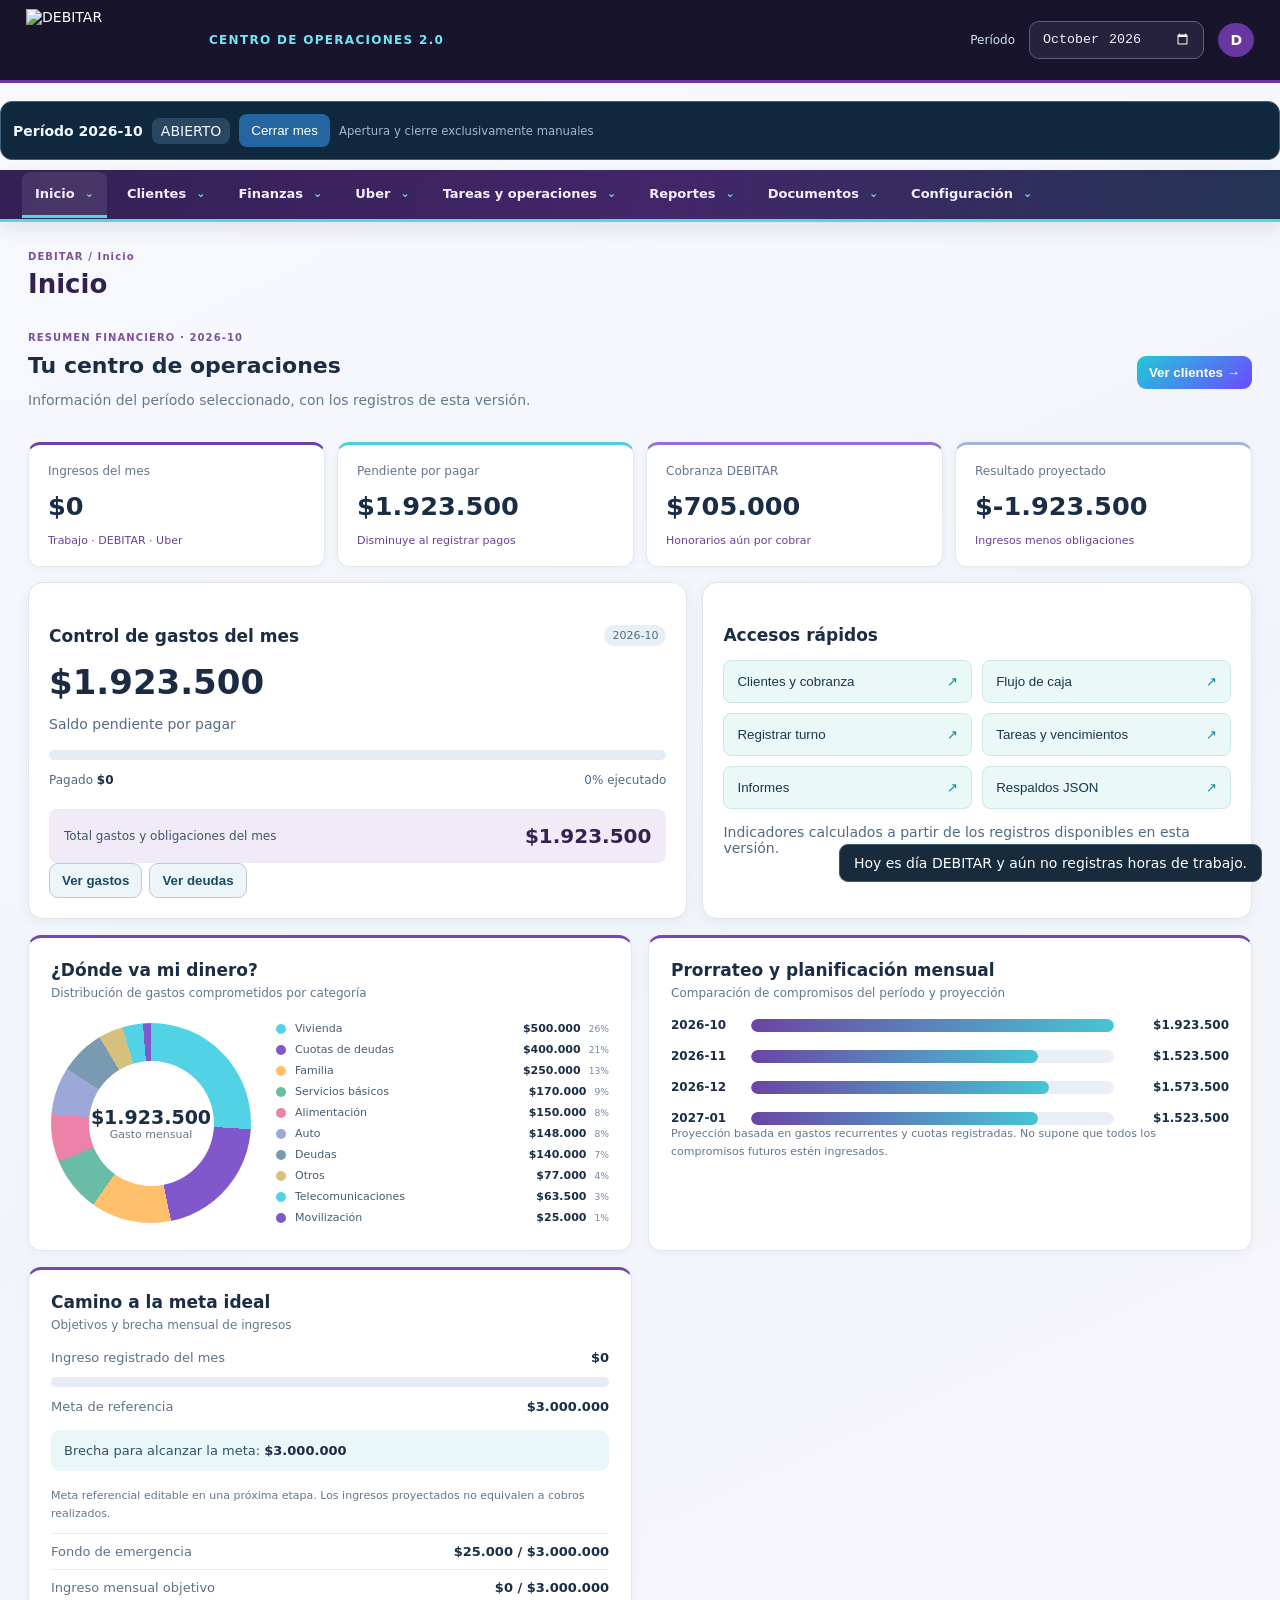
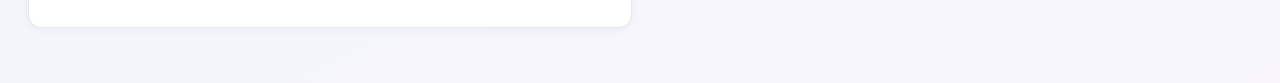
==== commit 7ddda64a: "Release DEBITAR 2.0.9 corrected submenu routing" ====
--- a/v2/index.html
+++ b/v2/index.html
@@ -1 +1 @@
-<!doctype html><html lang="es"><head><meta charset="utf-8"><meta name="viewport" content="width=device-width,initial-scale=1"><meta name="theme-color" content="#101c30"><title>DEBITAR · Centro de Operaciones 2.0</title><link rel="manifest" href="manifest.webmanifest"><link rel="stylesheet" href="styles.css?v=2008"><link rel="stylesheet" href="v2-ui.css?v=2008"></head><body><div id="app"></div><div id="toast"></div><script src="app.js?v=2008"></script><script src="v2-ui.js?v=2008"></script></body></html>+<!doctype html><html lang="es"><head><meta charset="utf-8"><meta name="viewport" content="width=device-width,initial-scale=1"><meta name="theme-color" content="#101c30"><title>DEBITAR · Centro de Operaciones 2.0</title><link rel="manifest" href="manifest.webmanifest"><link rel="stylesheet" href="styles.css?v=2009"><link rel="stylesheet" href="v2-ui.css?v=2009"></head><body><div id="app"></div><div id="toast"></div><script src="app.js?v=2009"></script><script src="v2-ui.js?v=2009"></script></body></html>
--- a/v2/v2-ui.css
+++ b/v2/v2-ui.css
@@ -351,3 +351,38 @@
  .v2-hlayout #view .v2-quickbutton,
  .v2-hlayout #view table tbody tr{transition:none!important;transform:none!important}
 }
+
+
+/* 2.0.9 — consistent readable module and submenu surfaces */
+.v2-hlayout #view .v2-specialized{display:grid;gap:14px}
+.v2-hlayout #view .v2-sectionintro{background:linear-gradient(110deg,#f4effa,#eef9fb);border-left:4px solid #7540a8;border-radius:11px;padding:16px 20px}
+.v2-hlayout #view .v2-sectionintro h2{color:#31214a!important;margin:0 0 6px;font-size:19px}
+.v2-hlayout #view .v2-sectionintro p{color:#526780!important;margin:0;font-size:13px}
+.v2-hlayout #view .v2-sectionlinks{display:flex;gap:10px;flex-wrap:wrap;margin-top:8px}
+.v2-hlayout #view .v2-specialized .grid>.card,
+.v2-hlayout #view .v2-specialized .card,
+.v2-hlayout #view .v2-specialized .kpi,
+.v2-hlayout #view .v2-specialized .notice{background:#fff!important;color:#22334b!important}
+.v2-hlayout #view .v2-specialized .notice{background:#ecf7f6!important;color:#27566b!important;border-color:#c8e9e7!important}
+.v2-hlayout #view .v2-specialized .notice b{color:#1d4058!important}
+.v2-hlayout #view .v2-specialized .card small,
+.v2-hlayout #view .v2-specialized .card em,
+.v2-hlayout #view .v2-specialized .card p,
+.v2-hlayout #view .v2-specialized .card span{color:#50677f!important}
+.v2-hlayout #view .v2-specialized .card h3,
+.v2-hlayout #view .v2-specialized .card .big,
+.v2-hlayout #view .v2-specialized .card b{color:#24314b!important}
+.v2-hlayout #view .v2-specialized .card .pill{background:#e8e1f3!important;color:#4a2d6e!important}
+.v2-hlayout #view .v2-specialized .card .pill.ok{background:#dff6e9!important;color:#196a49!important}
+.v2-hlayout #view .v2-specialized .card .pill.wait{background:#fff0d6!important;color:#82510b!important}
+.v2-hlayout #view .v2-specialized .btn.ghost{color:#513180!important;background:#f5f0fa!important;border:1px solid #c9b9df!important}
+.v2-hlayout #view .v2-specialized .btn:not(.ghost){color:#fff!important}
+.v2-hlayout #view .v2-specialized table,
+.v2-hlayout #view .v2-specialized table tr,
+.v2-hlayout #view .v2-specialized table td{color:#22334b!important}
+.v2-hlayout #view .v2-specialized table tbody tr{background:#fff!important}
+.v2-hlayout #view .v2-specialized table tbody tr:nth-child(even){background:#f8f7fc!important}
+.v2-hlayout #view .v2-specialized table th{background:#efeaf7!important;color:#43315d!important}
+.v2-hlayout #view .v2-backup .grid{display:block}
+.v2-hlayout #view .v2-backup .card{max-width:740px}
+@media(max-width:700px){.v2-hlayout #view .v2-sectionlinks{flex-direction:column}.v2-hlayout #view .v2-sectionlinks .btn{width:100%}}
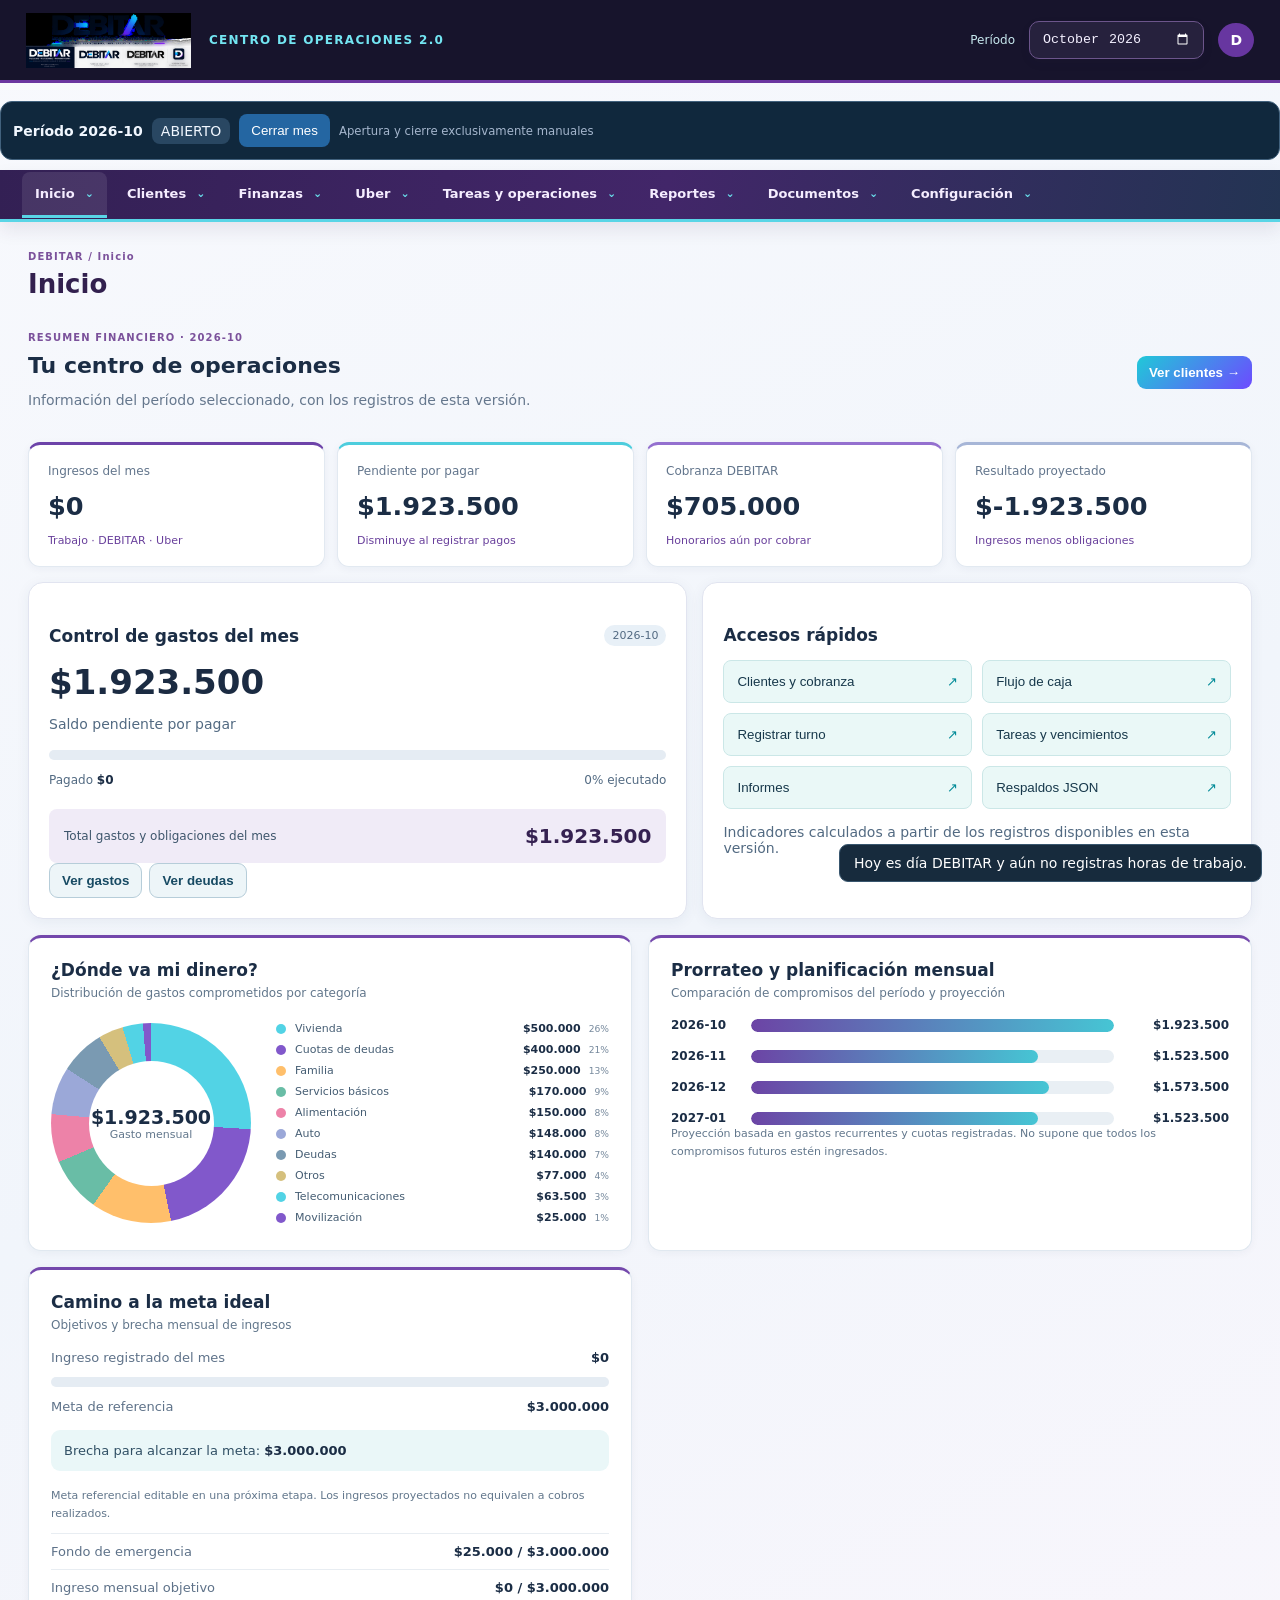
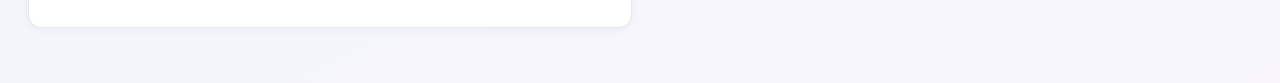
==== commit 3e760e76: "Fix v2 navigation, period guards and isolated offline cache; restore client controls" ====
--- a/v2/index.html
+++ b/v2/index.html
@@ -1 +1 @@
-<!doctype html><html lang="es"><head><meta charset="utf-8"><meta name="viewport" content="width=device-width,initial-scale=1"><meta name="theme-color" content="#101c30"><title>DEBITAR · Centro de Operaciones 2.0</title><link rel="manifest" href="manifest.webmanifest"><link rel="stylesheet" href="styles.css?v=2009"><link rel="stylesheet" href="v2-ui.css?v=2009"></head><body><div id="app"></div><div id="toast"></div><script src="app.js?v=2009"></script><script src="v2-ui.js?v=2009"></script></body></html>+<!doctype html><html lang="es"><head><meta charset="utf-8"><meta name="viewport" content="width=device-width,initial-scale=1"><meta name="theme-color" content="#101c30"><title>DEBITAR · Centro de Operaciones 2.0</title><link rel="manifest" href="manifest.webmanifest"><link rel="stylesheet" href="styles.css?v=2010"><link rel="stylesheet" href="v2-ui.css?v=2010"></head><body><div id="app"></div><div id="toast"></div><script src="app.js?v=2010"></script><script src="v2-ui.js?v=2010"></script></body></html>
--- a/v2/v2-ui.css
+++ b/v2/v2-ui.css
@@ -386,3 +386,13 @@
 .v2-hlayout #view .v2-backup .grid{display:block}
 .v2-hlayout #view .v2-backup .card{max-width:740px}
 @media(max-width:700px){.v2-hlayout #view .v2-sectionlinks{flex-direction:column}.v2-hlayout #view .v2-sectionlinks .btn{width:100%}}
+
+/* 2.0.10: tables remain usable on small screens and keyboard focus stays visible. */
+.v2-hlayout #view .tablewrap,.v2-hlayout #view .card:has(>table){overflow-x:auto}
+.v2-hlayout [hidden]{display:none!important}
+.v2-hlayout button:focus-visible,.v2-hlayout input:focus-visible{outline:3px solid #00a9c0;outline-offset:3px}
+.v2-dropdown:nth-last-child(-n+2) .v2-dropcontent{left:auto;right:0}
+@media(max-width:700px){.v2-dropcontent{min-width:0}.v2-hmain{min-width:0}}
+@media(prefers-reduced-motion:reduce){.v2-hlayout *{animation:none!important;transition:none!important}}
+.v2-dropdown.v2-open .v2-dropcontent{display:block}
+@media(hover:none){.v2-dropdown:not(.v2-open):hover .v2-dropcontent,.v2-dropdown:not(.v2-open):focus-within .v2-dropcontent{display:none}}
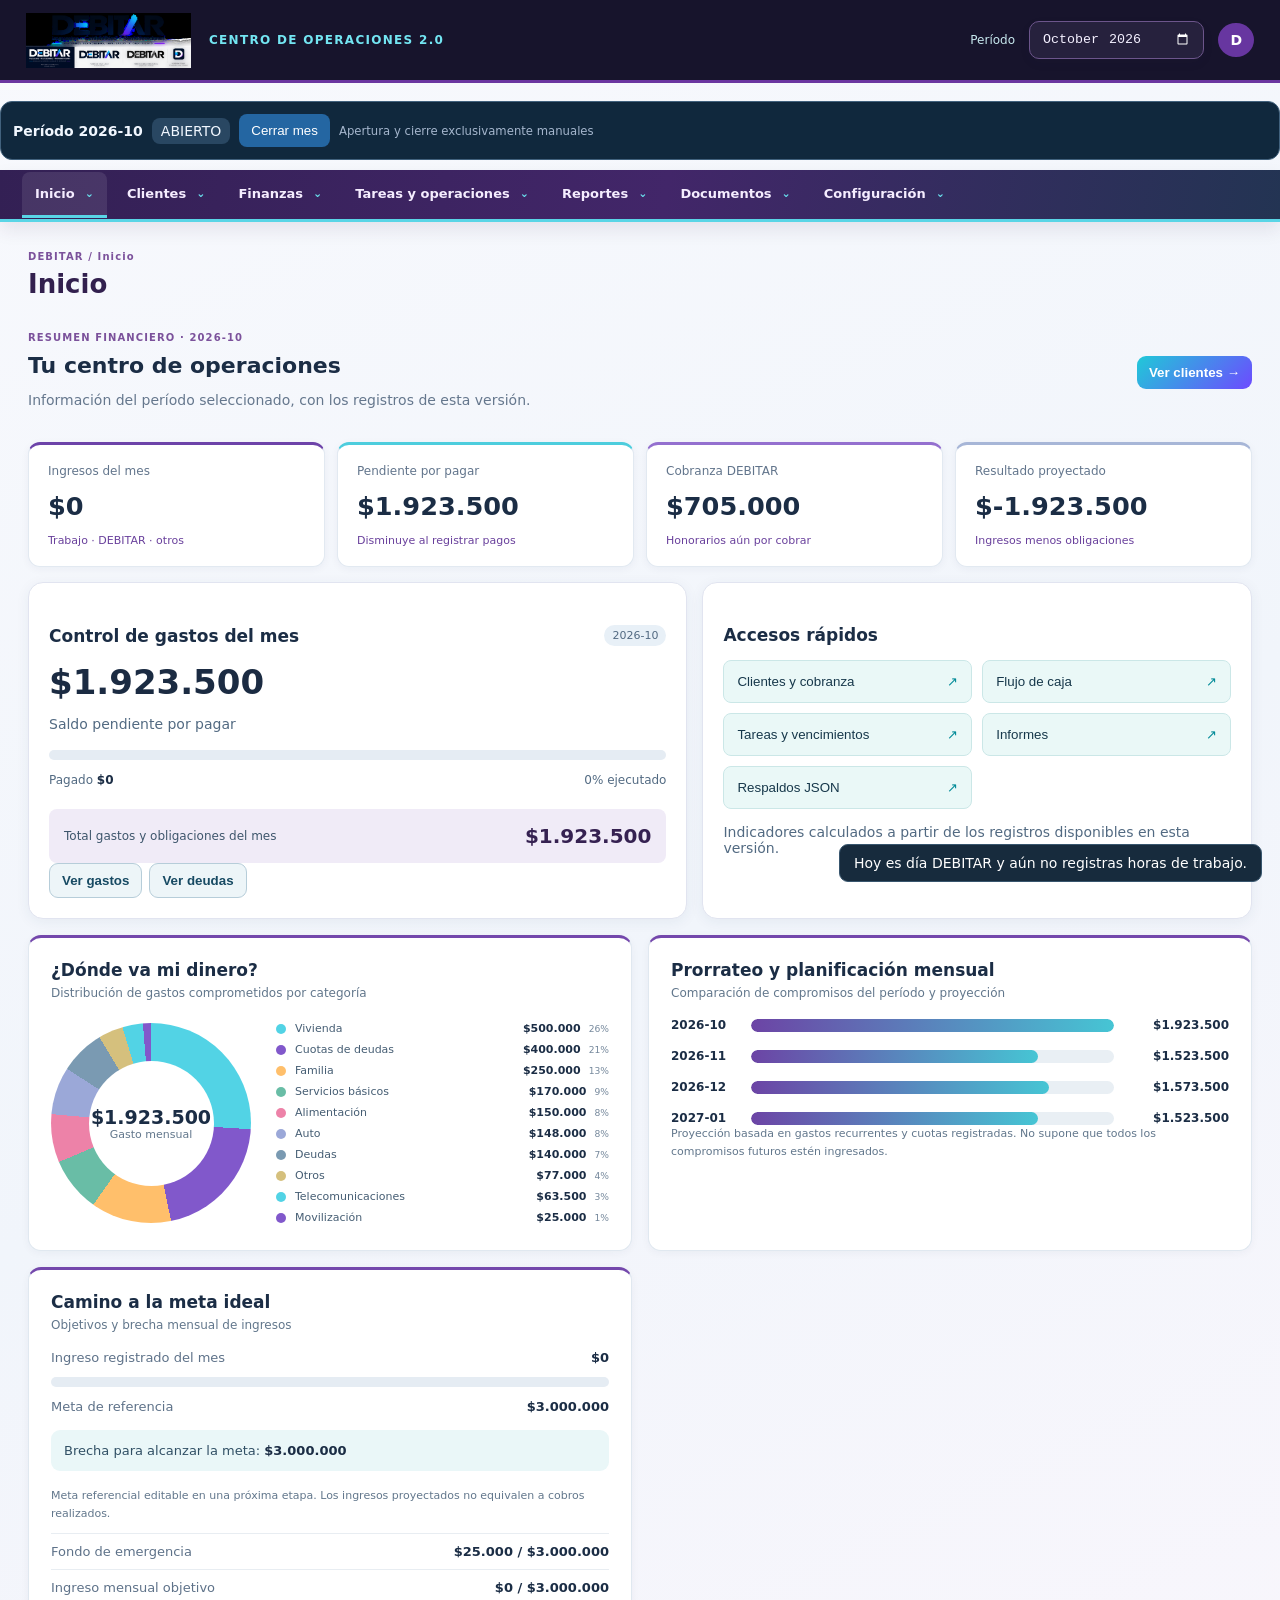
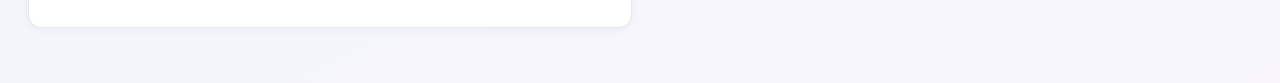
==== commit 5c6b2551: "Forzar actualización de interfaz 2.0.10 sin menú Uber" ====
--- a/v2/index.html
+++ b/v2/index.html
@@ -1 +1 @@
-<!doctype html><html lang="es"><head><meta charset="utf-8"><meta name="viewport" content="width=device-width,initial-scale=1"><meta name="theme-color" content="#101c30"><title>DEBITAR · Centro de Operaciones 2.0</title><link rel="manifest" href="manifest.webmanifest"><link rel="stylesheet" href="styles.css?v=2010"><link rel="stylesheet" href="v2-ui.css?v=2010"></head><body><div id="app"></div><div id="toast"></div><script src="app.js?v=2010"></script><script src="v2-ui.js?v=2010"></script></body></html>+<!doctype html><html lang="es"><head><meta charset="utf-8"><meta name="viewport" content="width=device-width,initial-scale=1"><meta name="theme-color" content="#101c30"><title>DEBITAR · Centro de Operaciones 2.0</title><link rel="manifest" href="manifest.webmanifest"><link rel="stylesheet" href="styles.css?v=2010"><link rel="stylesheet" href="v2-ui.css?v=2010"></head><body><div id="app"></div><div id="toast"></div><script src="app.js?v=2010"></script><script src="v2-ui.js?v=2010-1"></script></body></html>
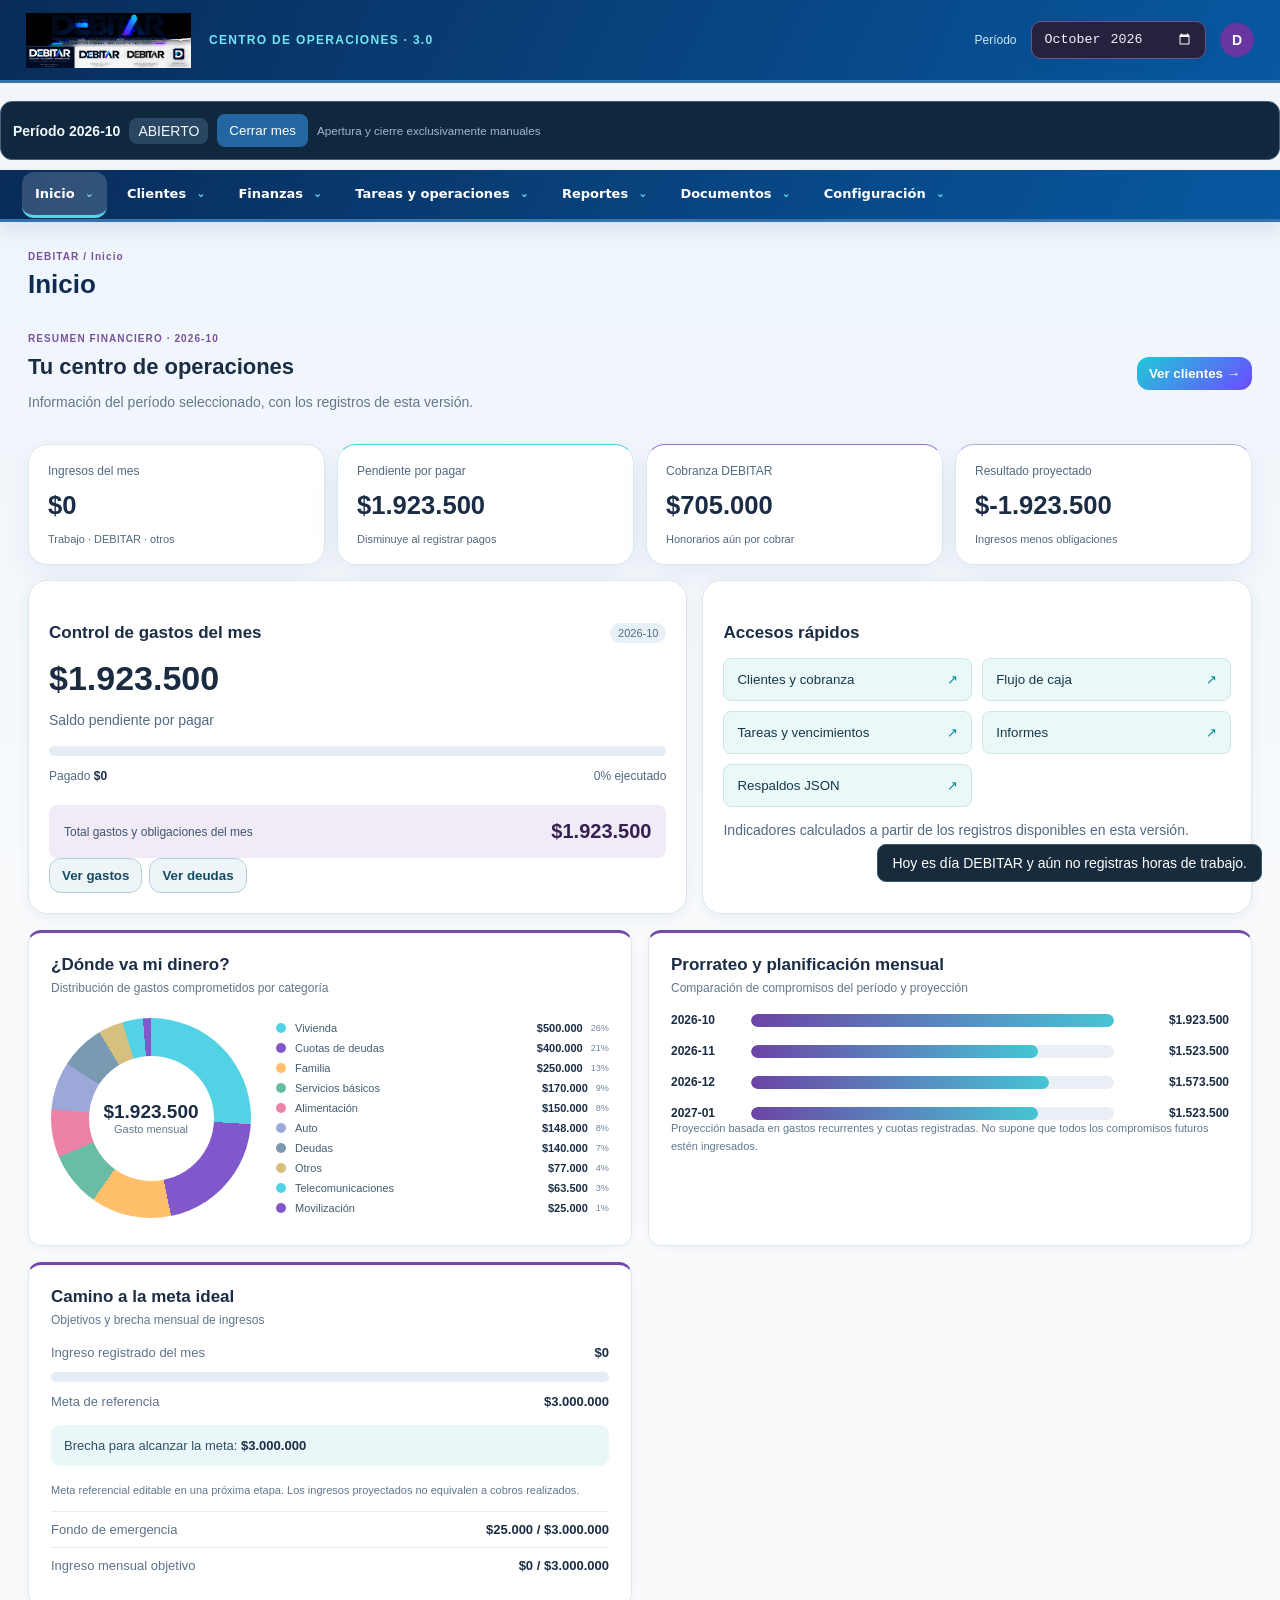
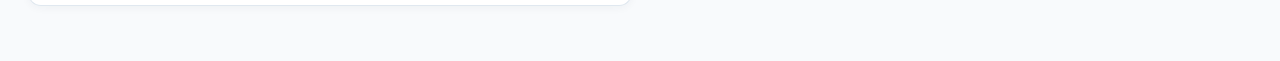
==== commit 96662cee: "feat(v2): enable 3.0 visual layer on isolated feature branch" ====
--- a/v2/index.html
+++ b/v2/index.html
@@ -1 +1 @@
-<!doctype html><html lang="es"><head><meta charset="utf-8"><meta name="viewport" content="width=device-width,initial-scale=1"><meta name="theme-color" content="#101c30"><title>DEBITAR · Centro de Operaciones 2.0</title><link rel="manifest" href="manifest.webmanifest"><link rel="stylesheet" href="styles.css?v=2010"><link rel="stylesheet" href="v2-ui.css?v=2010"></head><body><div id="app"></div><div id="toast"></div><script src="app.js?v=2010"></script><script src="v2-ui.js?v=2010-1"></script></body></html>+<!doctype html><html lang="es"><head><meta charset="utf-8"><meta name="viewport" content="width=device-width,initial-scale=1"><meta name="theme-color" content="#092c59"><title>DEBITAR · Centro de Operaciones 3.0</title><link rel="manifest" href="manifest.webmanifest"><link rel="stylesheet" href="styles.css?v=2010"><link rel="stylesheet" href="v2-ui.css?v=2010"><link rel="stylesheet" href="operations-3.css?v=3001"></head><body><div id="app"></div><div id="toast"></div><script src="app.js?v=2010"></script><script src="v2-ui.js?v=3001"></script></body></html>
--- a/v2/operations-3.css
+++ b/v2/operations-3.css
@@ -0,0 +1,23 @@
+/* DEBITAR 3.0 - visual layer only. Existing records and business logic unchanged. */
+:root{--bg:#f2f6fb;--panel:#ffffff;--panel2:#eaf2fc;--line:#d6e1ef;--txt:#112849;--muted:#526982;--cyan:#087fc5;--purple:#164c9d}
+body,.v2-hlayout{background:#f2f6fb!important;color:#112849!important;font-family:Inter,-apple-system,BlinkMacSystemFont,"Segoe UI",sans-serif}
+.v2-hheader,.v2-hnav{background:linear-gradient(115deg,#092c59,#0758a1)!important;color:white!important;border-color:#3573ac!important}
+.v2-hbrand img{object-fit:contain;max-width:185px}
+.v2-hmain{background:linear-gradient(180deg,#eef5fc,#f8fafc 45%)!important;color:#112849!important}
+.v2-hheading h1,.v2-hmain h2,.v2-hmain h3{color:#102c52!important}
+.v2-hlayout .card,.v2-hlayout .v2-stat,.v2-hlayout .v2-panel,.v2-hlayout .v2-subcard{background:#fff!important;color:#193552!important;border:1px solid #dce7f4!important;border-radius:19px!important;box-shadow:0 8px 28px rgba(12,53,101,.07)!important}
+.v2-hlayout .muted,.v2-hlayout .v2-stat small,.v2-hlayout .v2-stat span{color:#526982!important}
+.v2-menuitem{color:#fff!important;border-radius:12px!important}
+.v2-menuitem:hover,.v2-menuitem.active,.v2-dropdown.v2-open .v2-menuitem{background:rgba(255,255,255,.17)!important}
+.v2-dropcontent{background:#fff!important;border:1px solid #d5e4f3!important;border-radius:18px!important;box-shadow:0 18px 45px rgba(11,44,86,.18)!important;overflow:hidden}
+.v2-droptitle{color:#23527d!important}
+.v2-droplist button{color:#183a61!important;border-radius:10px!important}
+.v2-droplist button:hover{background:#eaf4ff!important;color:#0759a6!important}
+.v2-hlayout .btn{border-radius:12px!important}
+.v2-hlayout button,.v2-hlayout .card,.v2-hlayout .v2-stat{transition:transform .22s cubic-bezier(.2,.8,.2,1),box-shadow .22s ease,background .2s ease}
+.v2-hlayout button:hover{transform:scale(1.035)}
+.v2-hlayout .v2-stat:hover,.v2-hlayout .v2-panel:hover{transform:scale(1.015);box-shadow:0 16px 34px rgba(12,53,101,.12)!important}
+.v2-hlayout input,.v2-hlayout select,.v2-hlayout textarea{color:#193552}
+.v2-hlayout :focus-visible{outline:3px solid #31a6ed!important;outline-offset:3px}
+@media(max-width:700px){.v2-hlayout .v2-stat:hover,.v2-hlayout .v2-panel:hover{transform:none}}
+@media(prefers-reduced-motion:reduce){.v2-hlayout *{transition:none!important;animation:none!important;transform:none!important}}
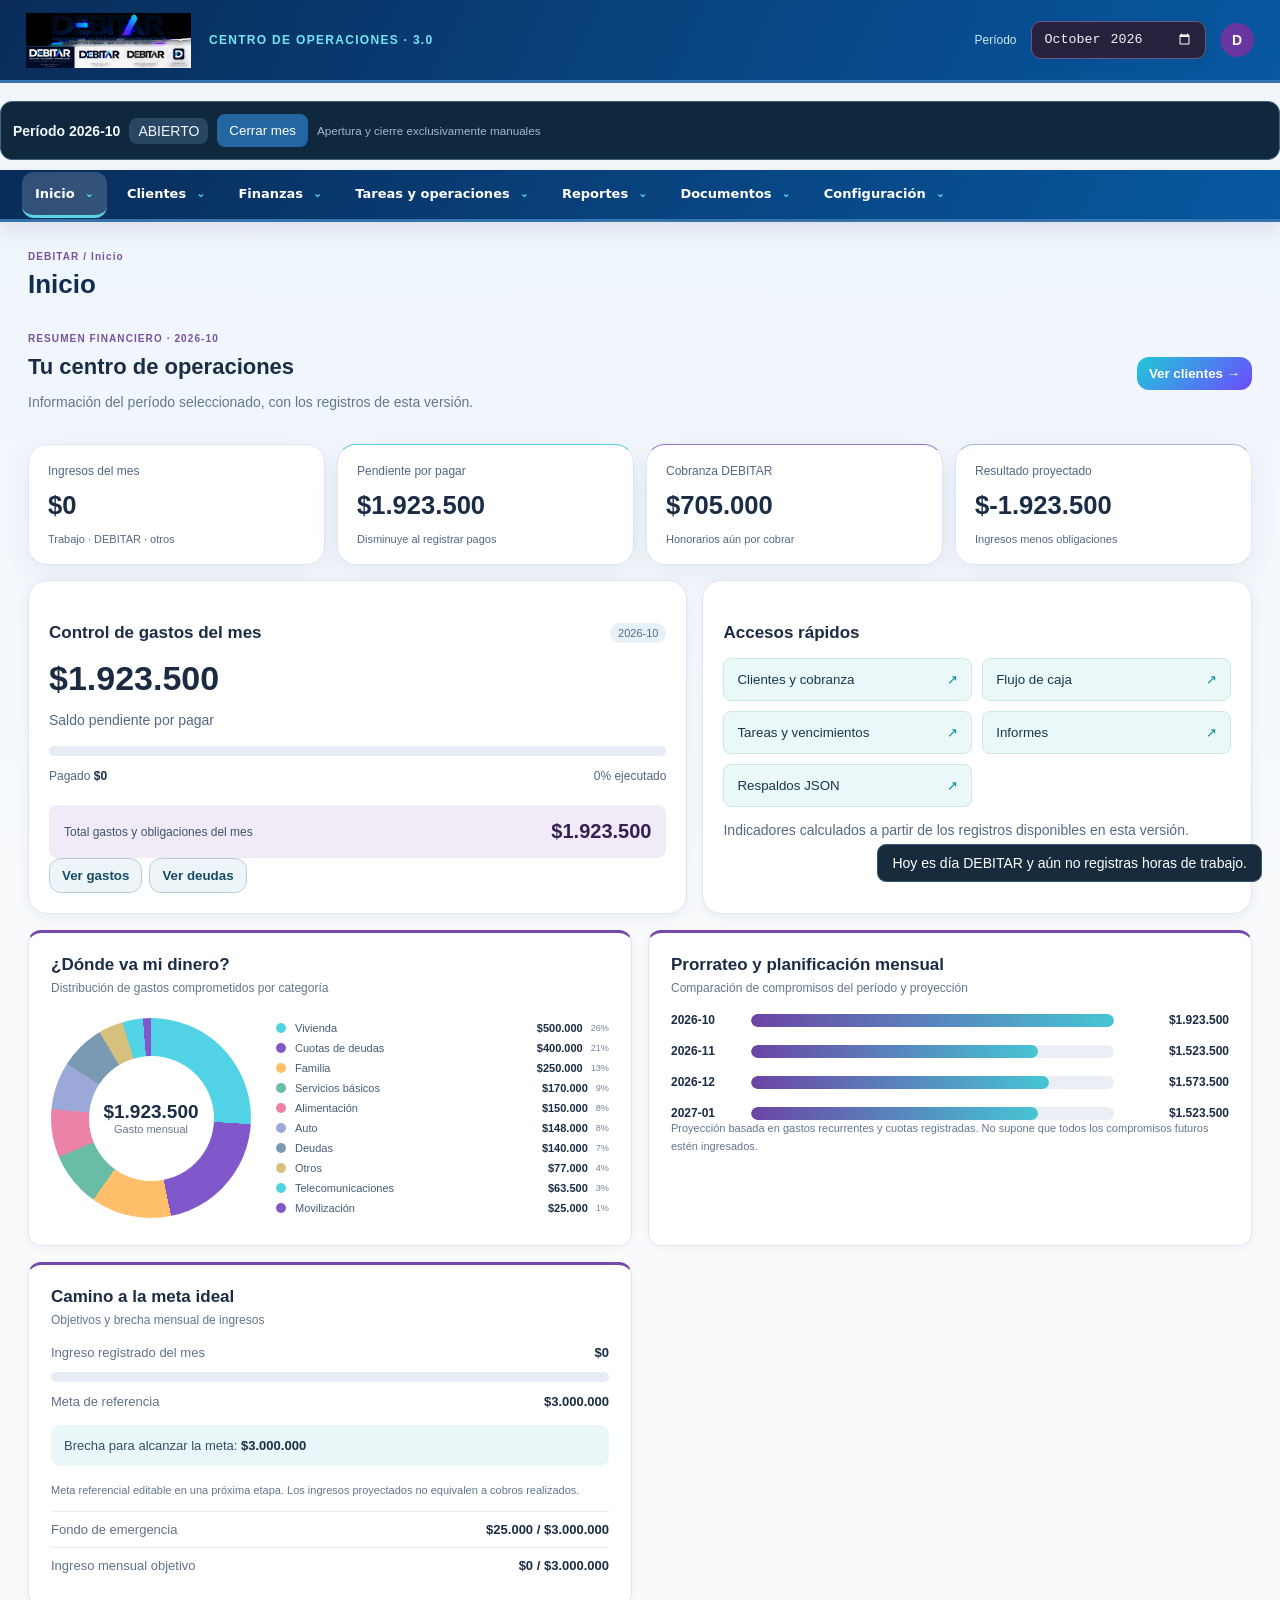
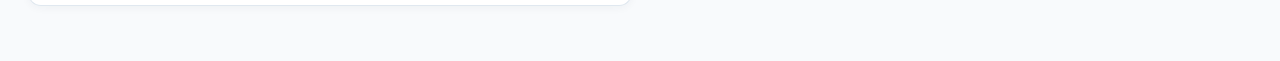
==== commit 281146ac: "fix(ui): refresh stylesheet cache for contrast repair" ====
--- a/v2/index.html
+++ b/v2/index.html
@@ -1 +1 @@
-<!doctype html><html lang="es"><head><meta charset="utf-8"><meta name="viewport" content="width=device-width,initial-scale=1"><meta name="theme-color" content="#092c59"><title>DEBITAR · Centro de Operaciones 3.0</title><link rel="manifest" href="manifest.webmanifest"><link rel="stylesheet" href="styles.css?v=2010"><link rel="stylesheet" href="v2-ui.css?v=2010"><link rel="stylesheet" href="operations-3.css?v=3001"></head><body><div id="app"></div><div id="toast"></div><script src="app.js?v=2010"></script><script src="v2-ui.js?v=3001"></script></body></html>+<!doctype html><html lang="es"><head><meta charset="utf-8"><meta name="viewport" content="width=device-width,initial-scale=1"><meta name="theme-color" content="#092c59"><title>DEBITAR · Centro de Operaciones 3.0</title><link rel="manifest" href="manifest.webmanifest"><link rel="stylesheet" href="styles.css?v=2010"><link rel="stylesheet" href="v2-ui.css?v=2010"><link rel="stylesheet" href="operations-3.css?v=3002"></head><body><div id="app"></div><div id="toast"></div><script src="app.js?v=2010"></script><script src="v2-ui.js?v=3001"></script></body></html>
--- a/v2/operations-3.css
+++ b/v2/operations-3.css
@@ -21,3 +21,39 @@
 .v2-hlayout :focus-visible{outline:3px solid #31a6ed!important;outline-offset:3px}
 @media(max-width:700px){.v2-hlayout .v2-stat:hover,.v2-hlayout .v2-panel:hover{transform:none}}
 @media(prefers-reduced-motion:reduce){.v2-hlayout *{transition:none!important;animation:none!important;transform:none!important}}
+
+/* 3.0.1 legibility hotfix: legacy dark row styles are incompatible with light dashboard. */
+.v2-hlayout #view .client-cube,
+.v2-hlayout #view .brief-row,
+.v2-hlayout #view .journal-row,
+.v2-hlayout #view .task-overdue,
+.v2-hlayout #view .task-row,
+.v2-hlayout #view .agenda-slot,
+.v2-hlayout #view .notice,
+.v2-hlayout #view .commercial-workbench,
+.v2-hlayout #view .pipe-col,
+.v2-hlayout #view .ops-tabs,
+.v2-hlayout #view .addon-check,
+.v2-hlayout #view .campaign-card {
+ background:#fff!important;color:#18324f!important;border-color:#d9e5f1!important;
+}
+.v2-hlayout #view .client-cube.inactive,
+.v2-hlayout #view .client-cube.is-inactive{background:#fff4f6!important}
+.v2-hlayout #view .brief-row.bad,
+.v2-hlayout #view .journal-row.red,
+.v2-hlayout #view .task-overdue{background:#fff0f2!important;color:#782c40!important}
+.v2-hlayout #view .brief-row.wait,
+.v2-hlayout #view .journal-row.amber{background:#fff8e9!important;color:#76501c!important}
+.v2-hlayout #view .client-cube :is(b,strong,small,span,p,div),
+.v2-hlayout #view .brief-row :is(b,strong,small,span,p,div),
+.v2-hlayout #view .journal-row :is(b,strong,small,span,p,div),
+.v2-hlayout #view .task-overdue :is(b,strong,small,span,p,div),
+.v2-hlayout #view .task-row :is(b,strong,small,span,p,div),
+.v2-hlayout #view .agenda-slot :is(b,strong,small,span,p,div),
+.v2-hlayout #view .notice :is(b,strong,small,span,p,div){color:inherit!important}
+.v2-hlayout #view .client-cube small,
+.v2-hlayout #view .brief-row small,
+.v2-hlayout #view .journal-row small,
+.v2-hlayout #view .task-row small{color:#516a84!important}
+.v2-hlayout #view .btn{color:#fff}
+.v2-hlayout #view .btn.ghost{color:#164b77}
